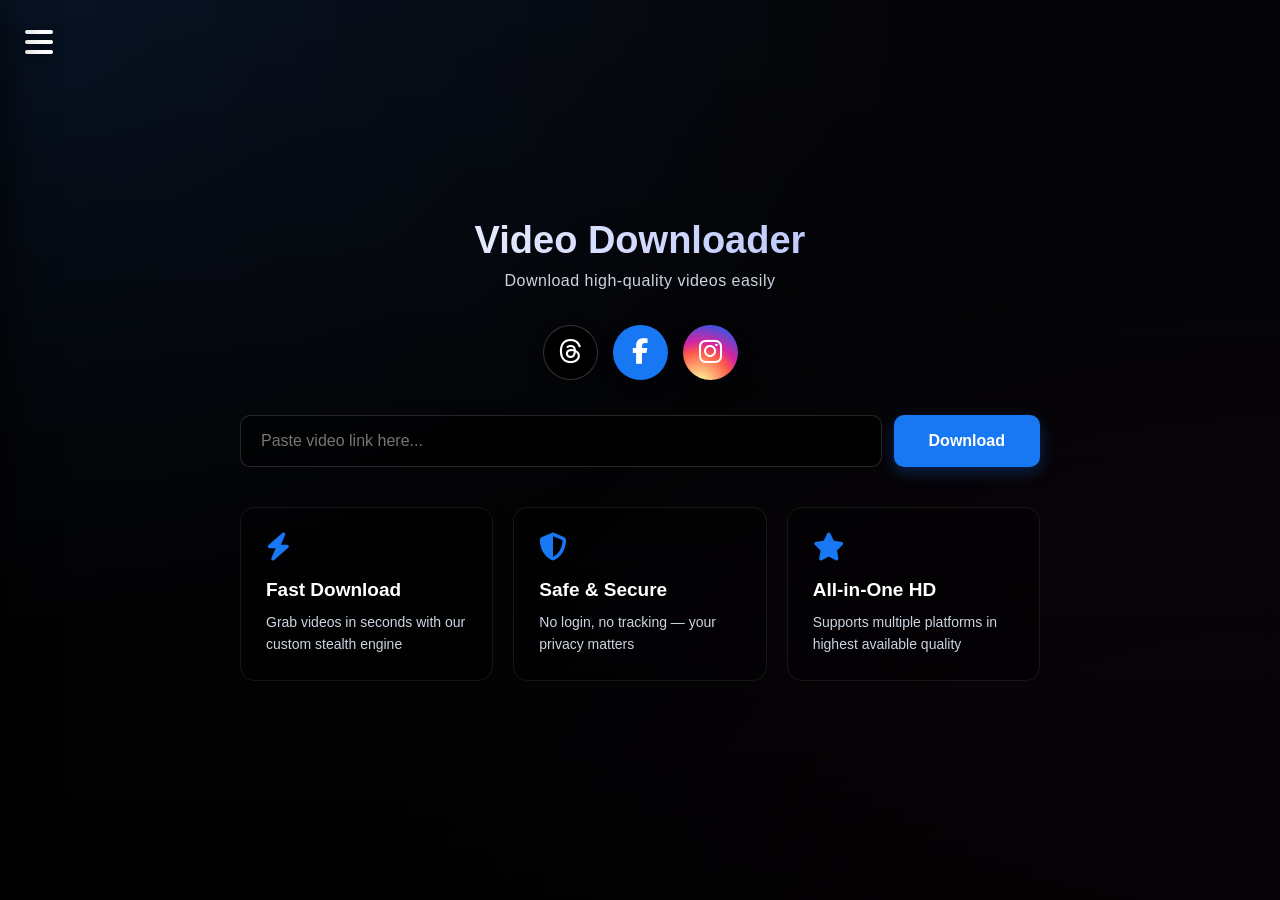
==== index.html @ 8f2413d4 "Update index.html" ====
<!DOCTYPE html>
<html lang="en">
<head>
    <meta charset="UTF-8">
    <meta name="viewport" content="width=device-width, initial-scale=1.0">
    <title>Video Downloader</title>

    <link rel="stylesheet" href="https://cdnjs.cloudflare.com/ajax/libs/font-awesome/6.5.2/css/all.min.css">
    <link rel="stylesheet" href="style.css">
</head>
<body>

<div class="menu-icon" id="menuIcon">
    <i class="fas fa-bars"></i>
</div>

<div class="sidebar" id="sidebar">
    <div class="close-btn" id="closeBtn">
        <i class="fas fa-times"></i>
    </div>
    <ul class="menu-links">
        <li>
            <a href="mailto:mehranrasool.sp24@gmail.com?subject=Inquiry about Video Downloader" data-key="contactBtn">
                <i class="fas fa-envelope"></i> Contact Me
            </a>
        </li>
        <li class="dropdown">
            <a href="#" id="langToggle">
                <i class="fas fa-globe"></i> <span data-key="langBtn">Language</span> <i class="fas fa-caret-down" style="margin-left: auto;"></i>
            </a>
            <ul class="dropdown-menu" id="langMenu">
                <li><a href="#" onclick="changeLanguage('en')">English</a></li>
                <li><a href="#" onclick="changeLanguage('ur')">Urdu (اردو)</a></li>
                <li><a href="#" onclick="changeLanguage('hi')">Hindi (हिन्दी)</a></li>
                <li><a href="#" onclick="changeLanguage('ar')">Arabic (العربية)</a></li>
                <li><a href="#" onclick="changeLanguage('fa')">Farsi (فارسی)</a></li>
                <li><a href="#" onclick="changeLanguage('zh')">Chinese (中文)</a></li>
                <li><a href="#" onclick="changeLanguage('ja')">Japanese (日本語)</a></li>
                <li><a href="#" onclick="changeLanguage('ko')">Korean (한국어)</a></li>
                <li><a href="#" onclick="changeLanguage('de')">German (Deutsch)</a></li>
                <li><a href="#" onclick="changeLanguage('it')">Italian (Italiano)</a></li>
                <li><a href="#" onclick="changeLanguage('ms')">Malay (Melayu)</a></li>
            </ul>
        </li>
        <li>
            <a href="#" id="extensionLink" data-key="extBtn">
                <i class="fas fa-puzzle-piece"></i> Extension <span style="font-size: 10px; background: red; padding: 2px 5px; border-radius: 5px; margin-left: 10px;">Soon</span>
            </a>
        </li>
    </ul>
</div>

<div class="main-wrapper">

    <h1 data-key="mainTitle">Video Downloader</h1>

    <p class="tagline" data-key="tagline">
    Download high-quality videos easily
    </p>

    <div class="platform-buttons">
        <div class="platform-btn threads">
            <i class="fa-brands fa-threads"></i>
        </div>
        <div class="platform-btn facebook">
            <i class="fab fa-facebook-f"></i>
        </div>
        <div class="platform-btn instagram">
            <i class="fab fa-instagram"></i>
        </div>
    </div>

    <div class="input-group">
        <input type="text" class="url-input" id="videoUrl" data-key="placeholder" placeholder="Paste video link here...">
        <button class="download-btn" id="downloadBtn" data-key="processBtn">Download</button>
    </div>

    <div id="resultCard" class="result-card" style="display: none;">
        
        <div class="result-info">
            <div class="preview-container">
                <video id="videoPreview" controls style="display:none;" preload="metadata"></video>
                <img id="imagePreview" src="" style="display:none;">
            </div>
            
            <div class="details-container">
                <h3 id="mediaTitle">Ready to Download!</h3>
                <p id="mediaFormat">Format: MP4 (Video) / MP3 (Audio)</p>
                <p style="font-size: 13px; color: #94a3b8; margin-top: 10px;">
                    <i class="fas fa-info-circle"></i> Aap is video ko yahan play kar sakte hain. Niche diye gaye buttons se download karein.
                </p>
            </div>
        </div>

        <div class="result-buttons">
            <a href="#" target="_blank" id="btnDownloadVideo" class="action-btn video-btn">
                <i class="fas fa-video"></i> Download Video
            </a>
            <a href="#" target="_blank" id="btnDownloadAudio" class="action-btn audio-btn">
                <i class="fas fa-music"></i> Download Audio
            </a>
        </div>
        
    </div>
    
    <div id="statusMessage" class="status-result"></div>

    <div class="features-container" style="margin-top: 40px;">
        <div class="feature-box">
            <i class="fas fa-bolt"></i>
            <h3 data-key="f1Title">Fast Download</h3>
            <p data-key="f1Desc">Grab videos in seconds with our custom stealth engine</p>
        </div>
        
        <div class="feature-box">
            <i class="fas fa-shield-alt"></i>
            <h3 data-key="f2Title">Safe & Secure</h3>
            <p data-key="f2Desc">No login, no tracking — your privacy matters</p>
        </div>
        
        <div class="feature-box">
            <i class="fas fa-star"></i>
            <h3 data-key="f3Title">All-in-One HD</h3>
            <p data-key="f3Desc">Supports multiple platforms in highest available quality</p>
        </div>
    </div>

</div>

<script src="script.js"></script>

</body>
</html>
---- style.css ----
* {
    margin: 0;
    padding: 0;
    box-sizing: border-box;
    font-family: 'Segoe UI', Tahoma, Geneva, Verdana, sans-serif;
}

body {
    background-color: #050508; 
    background-image: 
        linear-gradient(rgba(0, 0, 0, 0.0), rgba(0, 0, 0, 0.8)), 
        radial-gradient(at 0% 0%, rgba(24, 119, 242, 0.12) 0px, transparent 50%), 
        radial-gradient(at 100% 100%, rgba(214, 36, 159, 0.12) 0px, transparent 50%), 
        url('space-bg.jpg'); 
    
    background-size: cover;
    background-position: center;
    background-attachment: fixed;
    background-repeat: no-repeat;
    
    color: white;
    min-height: 100vh;
    display: flex;
    justify-content: center;
    align-items: center;
    padding: 20px;
    overflow-x: hidden;
}

.main-wrapper {
    text-align: center;
    max-width: 800px;
    width: 100%;
}

h1 {
    font-size: 38px;
    margin-bottom: 10px;
    background: linear-gradient(to right, #fff, #a5b4fc);
    -webkit-background-clip: text;
    -webkit-text-fill-color: transparent;
    font-weight: 800;
}

.tagline {
    color: #cbd5e1;
    margin-bottom: 35px;
    font-size: 16px;
    letter-spacing: 0.5px;
}

.platform-buttons {
    display: flex;
    justify-content: center;
    gap: 15px;
    margin-bottom: 35px;
}

.platform-btn {
    width: 55px;
    height: 55px;
    border-radius: 50%;
    display: flex;
    justify-content: center;
    align-items: center;
    font-size: 26px;
    cursor: pointer;
    transition: all 0.5s ease; 
    box-shadow: 0 5px 15px rgba(0,0,0,0.3);
}

.platform-btn:hover {
    transform: translateY(-8px) scale(1.1) rotate(360deg); 
    box-shadow: 0 10px 25px rgba(0,0,0,0.5);
}

.threads { background: black; color: white; border: 1px solid rgba(255,255,255,0.2); }
.facebook { background: #1877F2; color: white; }
.instagram { 
    background: radial-gradient(circle at 30% 107%, #fdf497 0%, #fdf497 5%, #fd5949 45%, #d6249f 60%, #285AEB 90%);
    color: white; 
}

.input-group {
    display: flex;
    gap: 12px;
    margin-bottom: 30px;
}

@media(max-width: 600px) {
    .input-group {
        flex-direction: column;
    }
}

.url-input {
    flex: 1;
    padding: 16px 20px;
    border-radius: 10px;
    border: 1px solid rgba(255,255,255,0.15);
    background: rgba(0,0,0,0.6);
    color: white;
    font-size: 16px;
    outline: none;
    transition: all 0.3s;
}

.url-input:focus {
    border-color: #1877F2;
    box-shadow: 0 0 15px rgba(24, 119, 242, 0.3);
}

.download-btn {
    padding: 16px 35px;
    border-radius: 10px;
    border: none;
    background: #1877F2;
    color: white;
    font-size: 16px;
    font-weight: bold;
    cursor: pointer;
    transition: background 0.3s, transform 0.2s;
    box-shadow: 0 5px 15px rgba(24, 119, 242, 0.3);
}

.download-btn:hover {
    background: #166fe5;
}

.download-btn:active {
    transform: scale(0.98);
}

/* ========================================= */
/* 🌟 RESULT CARD KA DESIGN 🌟 */
/* ========================================= */
.result-card {
    background: rgba(15, 15, 26, 0.8);
    border: 1px solid rgba(255,255,255,0.1);
    border-radius: 15px;
    padding: 20px;
    margin-top: 20px;
    box-shadow: 0 15px 35px rgba(0,0,0,0.5);
    backdrop-filter: blur(10px);
}

.result-info {
    display: flex;
    gap: 20px;
    align-items: center;
    margin-bottom: 20px;
    text-align: left;
}

@media(max-width: 600px) {
    .result-info {
        flex-direction: column;
        text-align: center;
    }
}

.preview-container {
    flex: 1;
    max-width: 300px;
    background: #000;
    border-radius: 10px;
    overflow: hidden;
    border: 2px solid rgba(255,255,255,0.05);
}

.preview-container video, 
.preview-container img {
    width: 100%;
    height: auto;
    display: block;
    max-height: 200px;
    object-fit: contain;
}

.details-container {
    flex: 1.5;
}

.details-container h3 {
    color: #fff;
    font-size: 20px;
    margin-bottom: 5px;
}

.details-container p {
    color: #4ade80;
    font-size: 15px;
    font-weight: bold;
}

.result-buttons {
    display: flex;
    gap: 15px;
    justify-content: center;
    flex-wrap: wrap;
    border-top: 1px solid rgba(255,255,255,0.1);
    padding-top: 20px;
}

.action-btn {
    padding: 12px 25px;
    border-radius: 8px;
    text-decoration: none;
    font-size: 16px;
    font-weight: bold;
    display: flex;
    align-items: center;
    gap: 10px;
    transition: all 0.3s;
}

.video-btn {
    background: #1877F2;
    color: white;
}

.video-btn:hover {
    background: #166fe5;
    box-shadow: 0 5px 15px rgba(24, 119, 242, 0.4);
}

.audio-btn {
    background: #10b981; 
    color: white;
}

.audio-btn:hover {
    background: #059669;
    box-shadow: 0 5px 15px rgba(16, 185, 129, 0.4);
}

.status-result {
    display: none; 
    margin-top: 15px; 
    font-size: 18px; 
    font-weight: bold;
    text-shadow: 0 2px 4px rgba(0,0,0,0.5);
}

/* Features Section */
.features-container {
    display: flex;
    justify-content: space-between;
    gap: 20px;
    text-align: left;
}

@media(max-width: 768px) {
    .features-container {
        flex-direction: column;
    }
}

.feature-box {
    flex: 1;
    background: rgba(0,0,0,0.4);
    padding: 25px;
    border-radius: 15px;
    border: 1px solid rgba(255,255,255,0.08);
    transition: transform 0.3s;
}

.feature-box:hover {
    transform: translateY(-3px);
    background: rgba(0,0,0,0.5);
}

.feature-box i {
    font-size: 28px;
    color: #1877F2;
    margin-bottom: 18px;
    display: inline-block;
}

.feature-box h3 {
    font-size: 19px;
    margin-bottom: 10px;
    color: white;
}

.feature-box p {
    font-size: 14px;
    color: #cbd5e1;
    line-height: 1.6;
}

/* Sidebar Menu */
.menu-icon { position: absolute; top: 25px; left: 25px; font-size: 32px; cursor: pointer; color: white; z-index: 1000; transition: all 0.3s ease; text-shadow: 0 2px 10px rgba(0,0,0,0.5); }
.menu-icon:hover { transform: scale(1.1); color: #1877F2; }
body[dir="rtl"] .menu-icon { left: auto; right: 25px; }
.sidebar { position: fixed; top: 0; left: -310px; width: 300px; height: 100vh; background: rgba(10, 10, 15, 0.9); backdrop-filter: blur(20px); -webkit-backdrop-filter: blur(20px); border-right: 1px solid rgba(255, 255, 255, 0.1); transition: left 0.4s ease-in-out, right 0.4s ease-in-out; z-index: 1001; padding-top: 90px; box-shadow: 15px 0 40px rgba(0,0,0,0.7); }
.sidebar.active { left: 0; }
body[dir="rtl"] .sidebar { left: auto; right: -310px; border-right: none; border-left: 1px solid rgba(255, 255, 255, 0.1); }
body[dir="rtl"] .sidebar.active { right: 0; }
.close-btn { position: absolute; top: 25px; right: 25px; font-size: 30px; cursor: pointer; color: white; transition: transform 0.3s ease; }
body[dir="rtl"] .close-btn { right: auto; left: 25px; }
.close-btn:hover { transform: rotate(90deg) scale(1.1); color: #ff4757; }
.menu-links { list-style: none; padding: 0; }
.menu-links > li { padding: 0; border-bottom: 1px solid rgba(255,255,255,0.05); }
.menu-links li a { color: rgba(255,255,255,0.9); text-decoration: none; font-size: 18px; display: flex; align-items: center; gap: 15px; padding: 18px 30px; transition: all 0.3s; font-weight: 500; }
.menu-links li a:hover { color: white; background: rgba(24, 119, 242, 0.1); }
.menu-links li a i { width: 25px; text-align: center; color: #1877F2; }
.dropdown-menu { list-style: none; padding: 0; background: rgba(0,0,0,0.3); display: none; border-top: 1px solid rgba(255,255,255,0.05); }
body[dir="rtl"] .dropdown-menu { padding: 0; }
.dropdown-menu.active { display: block; }
.dropdown-menu li { padding: 0; }
.dropdown-menu li a { font-size: 16px; color: rgba(255,255,255,0.7); padding: 12px 30px 12px 70px; }
body[dir="rtl"] .dropdown-menu li a { padding: 12px 70px 12px 30px; }
.dropdown-menu li a:hover { color: white; background: rgba(255,255,255,0.03); }
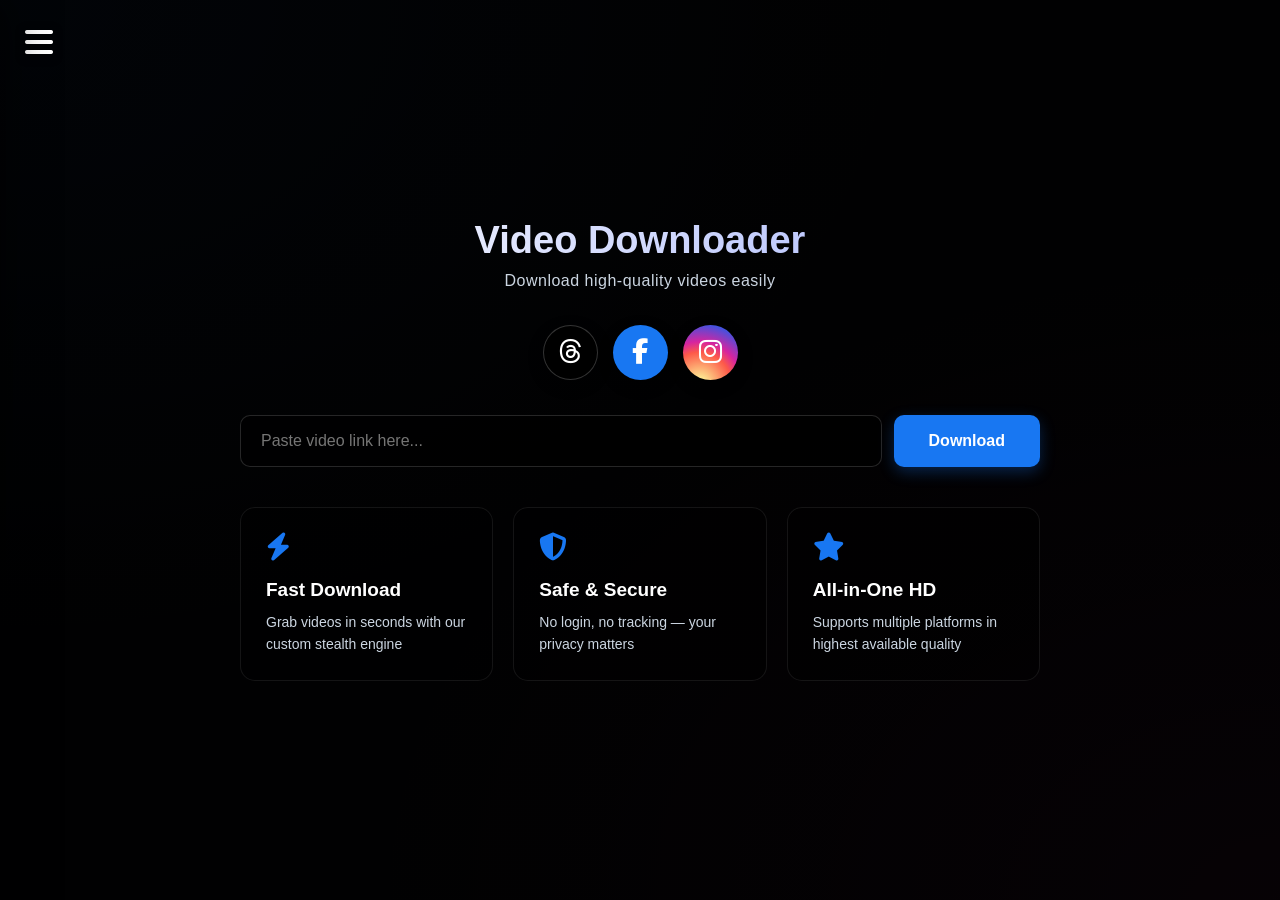
==== commit 0f8e36ab: "Update index.html" ====
--- a/index.html
+++ b/index.html
@@ -84,20 +84,20 @@
             </div>
             
             <div class="details-container">
-                <h3 id="mediaTitle">Ready to Download!</h3>
-                <p id="mediaFormat">Format: MP4 (Video) / MP3 (Audio)</p>
+                <h3 id="mediaTitle" data-key="readyTitle">Ready to Download!</h3>
+                <p id="mediaFormat">Format: MP4 / MP3</p>
                 <p style="font-size: 13px; color: #94a3b8; margin-top: 10px;">
-                    <i class="fas fa-info-circle"></i> Aap is video ko yahan play kar sakte hain. Niche diye gaye buttons se download karein.
+                    <i class="fas fa-info-circle"></i> <span data-key="infoText">You can play the video here. Use the buttons below to download.</span>
                 </p>
             </div>
         </div>
 
         <div class="result-buttons">
             <a href="#" target="_blank" id="btnDownloadVideo" class="action-btn video-btn">
-                <i class="fas fa-video"></i> Download Video
+                <i class="fas fa-video"></i> <span data-key="dlVideoBtn">Download Video</span>
             </a>
             <a href="#" target="_blank" id="btnDownloadAudio" class="action-btn audio-btn">
-                <i class="fas fa-music"></i> Download Audio
+                <i class="fas fa-music"></i> <span data-key="dlAudioBtn">Download Audio</span>
             </a>
         </div>
         
--- a/style.css
+++ b/style.css
@@ -8,7 +8,7 @@
 body {
     background-color: #050508; 
     background-image: 
-        linear-gradient(rgba(0, 0, 0, 0.0), rgba(0, 0, 0, 0.8)), 
+        linear-gradient(rgba(0, 0, 0, 0.8), rgba(0, 0, 0, 0.8)), 
         radial-gradient(at 0% 0%, rgba(24, 119, 242, 0.12) 0px, transparent 50%), 
         radial-gradient(at 100% 100%, rgba(214, 36, 159, 0.12) 0px, transparent 50%), 
         url('space-bg.jpg'); 
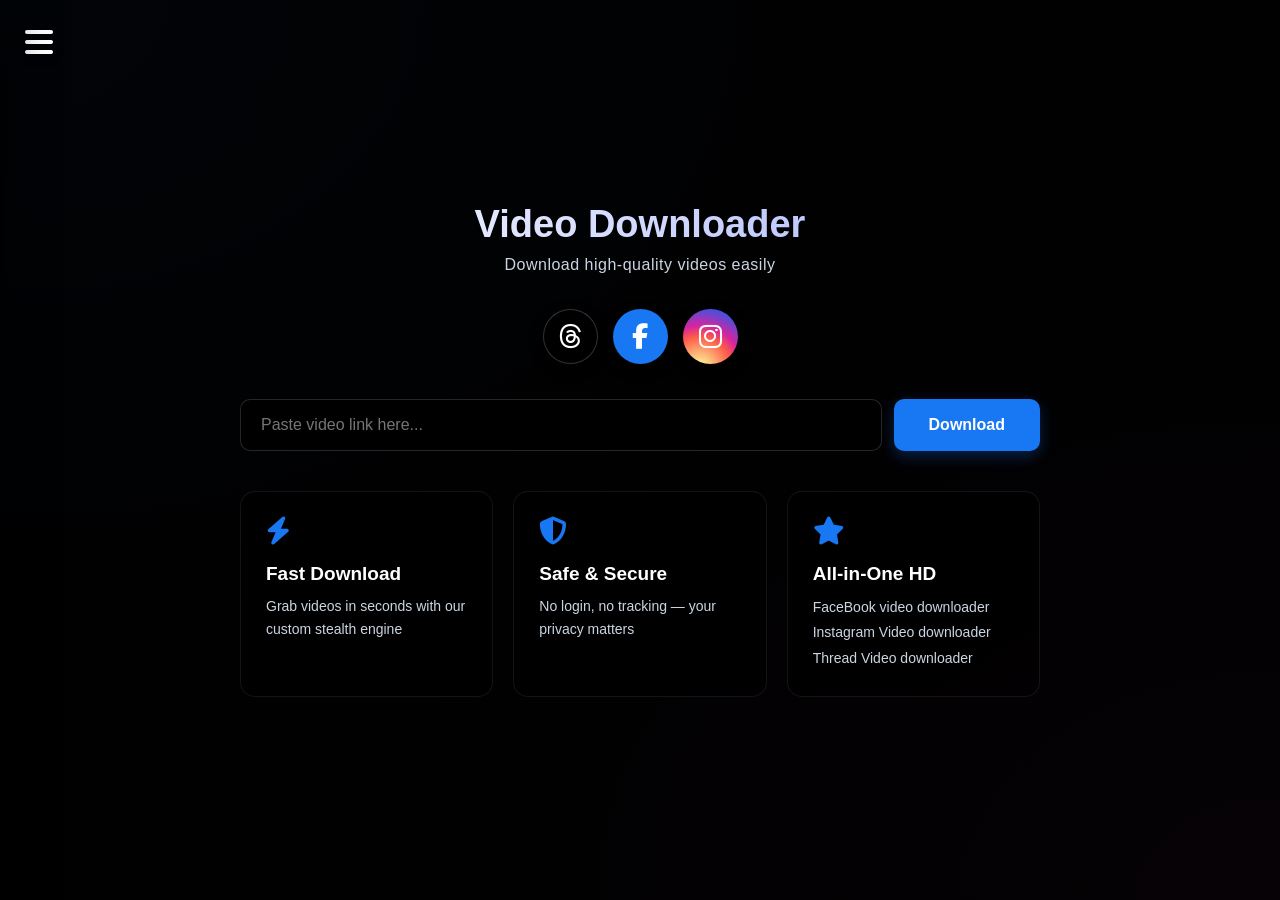
==== commit 44786543: "Update index.html" ====
--- a/index.html
+++ b/index.html
@@ -121,7 +121,11 @@
         <div class="feature-box">
             <i class="fas fa-star"></i>
             <h3 data-key="f3Title">All-in-One HD</h3>
-            <p data-key="f3Desc">Supports multiple platforms in highest available quality</p>
+            <p data-key="f3Desc" style="line-height: 1.8;">
+                FaceBook video downloader<br>
+                Instagram Video downloader<br>
+                Thread Video downloader
+            </p>
         </div>
     </div>
 
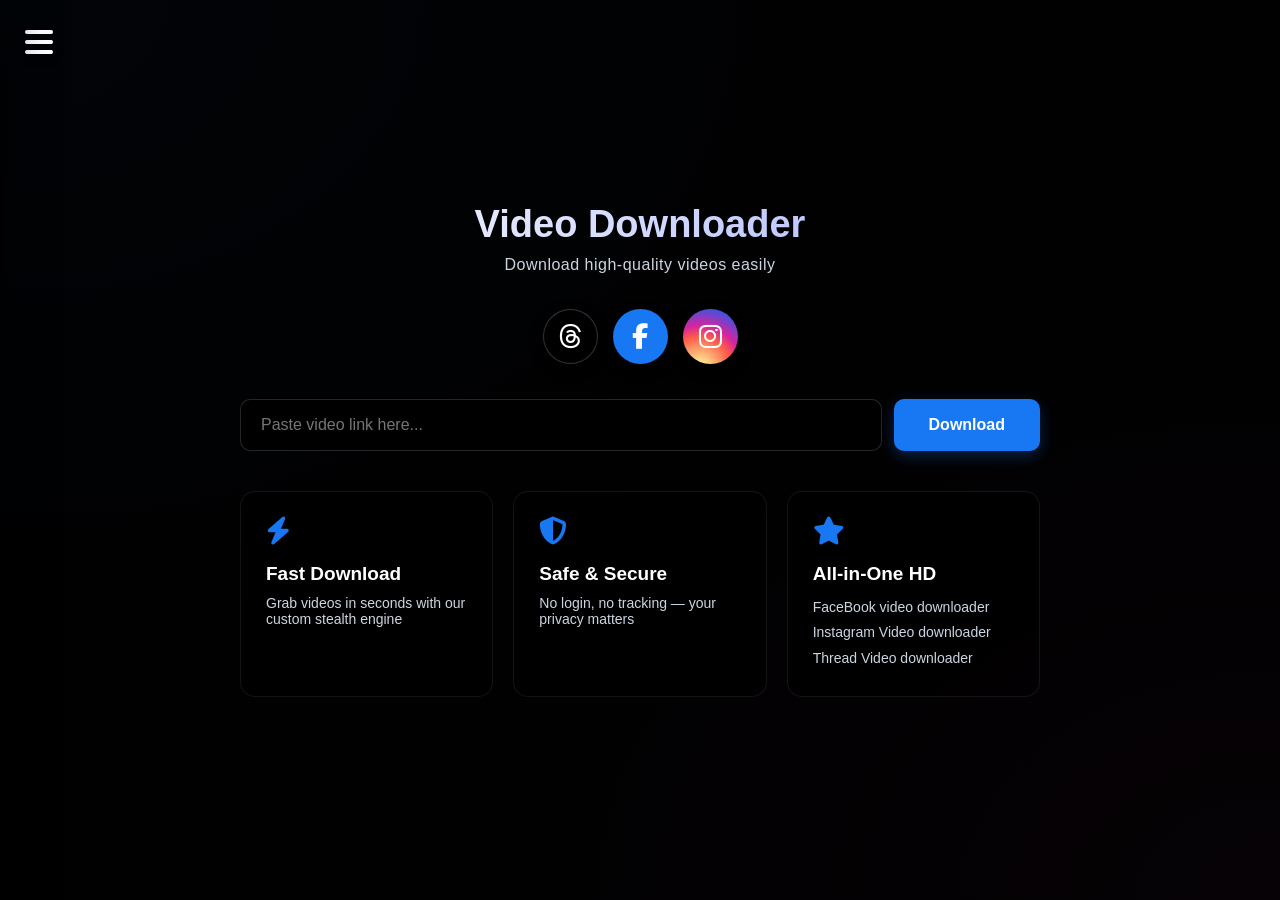
==== commit d7117082: "Update index.html" ====
--- a/index.html
+++ b/index.html
@@ -3,10 +3,43 @@
 <head>
     <meta charset="UTF-8">
     <meta name="viewport" content="width=device-width, initial-scale=1.0">
-    <title>Video Downloader</title>
+    
+    <title>Video Downloader 2026 - FB, Insta & Threads in HD</title>
+    <meta name="description" content="Download high-quality HD videos from Facebook, Instagram, and Threads for free. Fast, secure, and no login required.">
+    <meta name="keywords" content="Facebook video downloader, Instagram video saver, Download Threads video, FB Reels download 2026, Free HD video downloader, IGTV downloader">
+    <meta name="robots" content="index, follow">
+    <meta name="author" content="Mehran Rasool">
+
+    <link rel="icon" type="image/png" href="logo.png">
+
+    <meta property="og:title" content="All-in-One HD Video Downloader">
+    <meta property="og:description" content="Quickly download your favorite videos from FB, Insta, and Threads. 100% Free and Safe!">
+    <meta property="og:image" content="space-bg.webp">
+    <meta property="og:type" content="website">
 
     <link rel="stylesheet" href="https://cdnjs.cloudflare.com/ajax/libs/font-awesome/6.5.2/css/all.min.css">
     <link rel="stylesheet" href="style.css">
+
+    <script type="application/ld+json">
+    {
+      "@context": "https://schema.org",
+      "@type": "SoftwareApplication",
+      "name": "All-in-One Video Downloader",
+      "operatingSystem": "Web, Windows, Android, iOS",
+      "applicationCategory": "UtilitiesApplication",
+      "offers": {
+        "@type": "Offer",
+        "price": "0",
+        "priceCurrency": "USD"
+      },
+      "description": "A fast and secure web application to download HD videos from Facebook, Instagram, and Threads without any login.",
+      "aggregateRating": {
+        "@type": "AggregateRating",
+        "ratingValue": "4.9",
+        "ratingCount": "1542"
+      }
+    }
+    </script>
 </head>
 <body>
 
@@ -93,10 +126,10 @@
         </div>
 
         <div class="result-buttons">
-            <a href="#" target="_blank" id="btnDownloadVideo" class="action-btn video-btn">
+            <a href="#" id="btnDownloadVideo" class="action-btn video-btn">
                 <i class="fas fa-video"></i> <span data-key="dlVideoBtn">Download Video</span>
             </a>
-            <a href="#" target="_blank" id="btnDownloadAudio" class="action-btn audio-btn">
+            <a href="#" id="btnDownloadAudio" class="action-btn audio-btn">
                 <i class="fas fa-music"></i> <span data-key="dlAudioBtn">Download Audio</span>
             </a>
         </div>
--- a/style.css
+++ b/style.css
@@ -7,6 +7,7 @@
 
 body {
     background-color: #050508; 
+    
     background-image: 
         linear-gradient(rgba(0, 0, 0, 0.8), rgba(0, 0, 0, 0.8)), 
         radial-gradient(at 0% 0%, rgba(24, 119, 242, 0.12) 0px, transparent 50%), 
@@ -286,7 +287,6 @@
 .feature-box p {
     font-size: 14px;
     color: #cbd5e1;
-    line-height: 1.6;
 }
 
 /* Sidebar Menu */
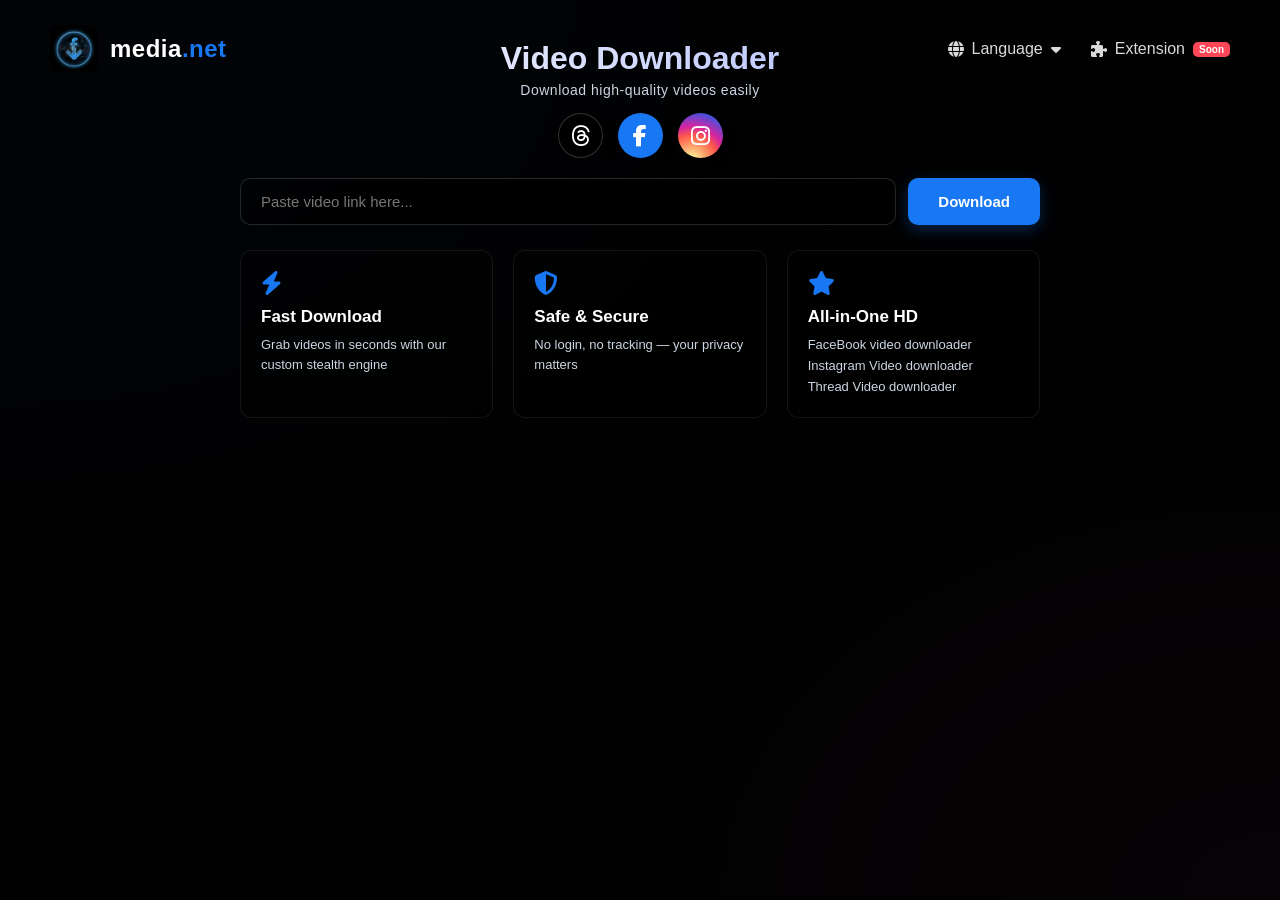
==== commit 037f7fee: "Update index.html" ====
--- a/index.html
+++ b/index.html
@@ -10,7 +10,7 @@
     <meta name="robots" content="index, follow">
     <meta name="author" content="Mehran Rasool">
 
-    <link rel="icon" type="image/png" href="logo.png">
+    <link rel="icon" type="image/webp" href="icon.webp">
 
     <meta property="og:title" content="All-in-One HD Video Downloader">
     <meta property="og:description" content="Quickly download your favorite videos from FB, Insta, and Threads. 100% Free and Safe!">
@@ -43,25 +43,18 @@
 </head>
 <body>
 
-<div class="menu-icon" id="menuIcon">
-    <i class="fas fa-bars"></i>
-</div>
-
-<div class="sidebar" id="sidebar">
-    <div class="close-btn" id="closeBtn">
-        <i class="fas fa-times"></i>
-    </div>
-    <ul class="menu-links">
-        <li>
-            <a href="mailto:mehranrasool.sp24@gmail.com?subject=Inquiry about Video Downloader" data-key="contactBtn">
-                <i class="fas fa-envelope"></i> Contact Me
-            </a>
-        </li>
+<nav class="top-nav desktop-nav">
+    <a href="#" class="nav-brand">
+        <img src="icon.webp" alt="Logo">
+        <span>media<span class="domain-ext">.net</span></span>
+    </a>
+
+    <ul class="nav-links">
         <li class="dropdown">
-            <a href="#" id="langToggle">
-                <i class="fas fa-globe"></i> <span data-key="langBtn">Language</span> <i class="fas fa-caret-down" style="margin-left: auto;"></i>
-            </a>
-            <ul class="dropdown-menu" id="langMenu">
+            <a href="#" id="desktopLangToggle">
+                <i class="fas fa-globe"></i> <span data-key="langBtn">Language</span> <i class="fas fa-caret-down"></i>
+            </a>
+            <ul class="dropdown-menu" id="desktopLangMenu">
                 <li><a href="#" onclick="changeLanguage('en')">English</a></li>
                 <li><a href="#" onclick="changeLanguage('ur')">Urdu (اردو)</a></li>
                 <li><a href="#" onclick="changeLanguage('hi')">Hindi (हिन्दी)</a></li>
@@ -76,8 +69,57 @@
             </ul>
         </li>
         <li>
-            <a href="#" id="extensionLink" data-key="extBtn">
-                <i class="fas fa-puzzle-piece"></i> Extension <span style="font-size: 10px; background: red; padding: 2px 5px; border-radius: 5px; margin-left: 10px;">Soon</span>
+            <a href="#">
+                <i class="fas fa-puzzle-piece"></i> 
+                <span>Extension</span> 
+                <span class="soon-badge">Soon</span>
+            </a>
+        </li>
+    </ul>
+</nav>
+
+<div class="mobile-top-bar mobile-nav">
+    <div class="menu-icon" id="menuIcon">
+        <i class="fas fa-bars"></i>
+    </div>
+    <a href="#" class="nav-brand">
+        <img src="icon.webp" alt="Logo">
+        <span>media<span class="domain-ext">.net</span></span>
+    </a>
+</div>
+
+<div class="sidebar mobile-nav" id="sidebar">
+    <div class="close-btn" id="closeBtn">
+        <i class="fas fa-times"></i>
+    </div>
+    
+    <ul class="menu-links" style="margin-top: 60px;">
+        <li>
+            <a href="mailto:mehranrasool.sp24@gmail.com?subject=Inquiry about Video Downloader" data-key="contactBtn">
+                <i class="fas fa-envelope"></i> Contact Me
+            </a>
+        </li>
+        <li class="dropdown">
+            <a href="#" id="mobileLangToggle">
+                <i class="fas fa-globe"></i> <span data-key="langBtn">Language</span> <i class="fas fa-caret-down" style="margin-left: auto;"></i>
+            </a>
+            <ul class="dropdown-menu-mobile" id="mobileLangMenu">
+                <li><a href="#" onclick="changeLanguage('en')">English</a></li>
+                <li><a href="#" onclick="changeLanguage('ur')">Urdu (اردو)</a></li>
+                <li><a href="#" onclick="changeLanguage('hi')">Hindi (हिन्दी)</a></li>
+                <li><a href="#" onclick="changeLanguage('ar')">Arabic (العربية)</a></li>
+                <li><a href="#" onclick="changeLanguage('fa')">Farsi (فارسی)</a></li>
+                <li><a href="#" onclick="changeLanguage('zh')">Chinese (中文)</a></li>
+                <li><a href="#" onclick="changeLanguage('ja')">Japanese (日本語)</a></li>
+                <li><a href="#" onclick="changeLanguage('ko')">Korean (한국어)</a></li>
+                <li><a href="#" onclick="changeLanguage('de')">German (Deutsch)</a></li>
+                <li><a href="#" onclick="changeLanguage('it')">Italian (Italiano)</a></li>
+                <li><a href="#" onclick="changeLanguage('ms')">Malay (Melayu)</a></li>
+            </ul>
+        </li>
+        <li>
+            <a href="#" data-key="extBtn">
+                <i class="fas fa-puzzle-piece"></i> Extension <span class="soon-badge" style="margin-left: 10px;">Soon</span>
             </a>
         </li>
     </ul>
@@ -138,7 +180,7 @@
     
     <div id="statusMessage" class="status-result"></div>
 
-    <div class="features-container" style="margin-top: 40px;">
+    <div class="features-container" style="margin-top: 25px;">
         <div class="feature-box">
             <i class="fas fa-bolt"></i>
             <h3 data-key="f1Title">Fast Download</h3>
@@ -154,7 +196,7 @@
         <div class="feature-box">
             <i class="fas fa-star"></i>
             <h3 data-key="f3Title">All-in-One HD</h3>
-            <p data-key="f3Desc" style="line-height: 1.8;">
+            <p data-key="f3Desc" style="line-height: 1.6;">
                 FaceBook video downloader<br>
                 Instagram Video downloader<br>
                 Thread Video downloader
--- a/style.css
+++ b/style.css
@@ -7,12 +7,11 @@
 
 body {
     background-color: #050508; 
-    
     background-image: 
         linear-gradient(rgba(0, 0, 0, 0.8), rgba(0, 0, 0, 0.8)), 
         radial-gradient(at 0% 0%, rgba(24, 119, 242, 0.12) 0px, transparent 50%), 
         radial-gradient(at 100% 100%, rgba(214, 36, 159, 0.12) 0px, transparent 50%), 
-        url('space-bg.jpg'); 
+        url('space-bg.webp'); 
     
     background-size: cover;
     background-position: center;
@@ -23,20 +22,273 @@
     min-height: 100vh;
     display: flex;
     justify-content: center;
-    align-items: center;
+    align-items: flex-start; 
     padding: 20px;
     overflow-x: hidden;
 }
 
+/* ========================================= */
+/* 🌟 COMMON NAVBAR STYLES 🌟 */
+/* ========================================= */
+.nav-brand {
+    display: flex;
+    align-items: center;
+    gap: 12px;
+    text-decoration: none;
+    color: white;
+    font-size: 24px;
+    font-weight: bold;
+    letter-spacing: 0.5px;
+}
+
+.nav-brand img {
+    width: 48px;
+    height: 48px;
+    border-radius: 8px;
+    object-fit: cover;
+}
+
+.domain-ext {
+    color: #1877F2;
+    font-weight: 600;
+}
+
+.soon-badge {
+    font-size: 10px;
+    background: #ff4757;
+    color: white;
+    padding: 2px 6px;
+    border-radius: 5px;
+    font-weight: bold;
+}
+
+/* ========================================= */
+/* 🌟 DESKTOP TOP NAVIGATION BAR 🌟 */
+/* ========================================= */
+.desktop-nav {
+    position: absolute;
+    top: 0;
+    left: 0;
+    width: 100%;
+    padding: 25px 50px;
+    display: flex;
+    justify-content: space-between;
+    align-items: center;
+    background: transparent;
+    z-index: 1000;
+    pointer-events: none; 
+}
+
+.desktop-nav .nav-brand, 
+.desktop-nav .nav-links {
+    pointer-events: auto; 
+}
+
+.nav-links {
+    display: flex;
+    align-items: center;
+    gap: 30px;
+    list-style: none;
+}
+
+.nav-links li a {
+    color: rgba(255, 255, 255, 0.85);
+    text-decoration: none;
+    font-size: 16px;
+    font-weight: 500;
+    display: flex;
+    align-items: center;
+    gap: 8px;
+    transition: color 0.3s;
+}
+
+.nav-links li a:hover {
+    color: #1877F2;
+}
+
+/* Desktop Dropdown */
+.dropdown {
+    position: relative;
+}
+
+.dropdown-menu {
+    position: absolute;
+    top: 150%; 
+    right: 0;
+    background: rgba(15, 15, 26, 0.95);
+    backdrop-filter: blur(10px);
+    border: 1px solid rgba(255,255,255,0.1);
+    border-radius: 12px;
+    min-width: 160px;
+    padding: 10px 0;
+    list-style: none;
+    display: none; 
+    flex-direction: column;
+    box-shadow: 0 10px 30px rgba(0,0,0,0.5);
+}
+
+.dropdown-menu.active {
+    display: flex;
+}
+
+.dropdown-menu li a {
+    padding: 12px 20px;
+    font-size: 15px;
+    color: rgba(255,255,255,0.7);
+    transition: all 0.3s;
+}
+
+.dropdown-menu li a:hover {
+    background: rgba(24, 119, 242, 0.1);
+    color: white;
+    padding-left: 25px; 
+}
+
+/* ========================================= */
+/* 🌟 MOBILE & TABLET NAV (TOP BAR & SIDEBAR) 🌟 */
+/* ========================================= */
+
+.mobile-top-bar {
+    position: absolute;
+    top: 0;
+    left: 0;
+    width: 100%;
+    padding: 20px 25px;
+    display: flex;
+    justify-content: space-between;
+    align-items: center;
+    z-index: 1000;
+}
+
+.mobile-top-bar .menu-icon {
+    font-size: 30px;
+    cursor: pointer;
+    color: white;
+    transition: color 0.3s ease;
+}
+
+.mobile-top-bar .menu-icon:hover {
+    color: #1877F2;
+}
+
+.mobile-top-bar .nav-brand span {
+    font-size: 20px;
+}
+
+.mobile-top-bar .nav-brand img {
+    width: 40px;
+    height: 40px;
+}
+
+.sidebar {
+    position: fixed;
+    top: 0;
+    left: -310px; 
+    width: 300px;
+    height: 100vh;
+    background: rgba(10, 10, 15, 0.98);
+    backdrop-filter: blur(20px);
+    border-right: 1px solid rgba(255, 255, 255, 0.1);
+    transition: left 0.4s ease-in-out, right 0.4s ease-in-out;
+    z-index: 1001;
+    padding-top: 20px;
+    box-shadow: 15px 0 40px rgba(0,0,0,0.7);
+}
+
+.sidebar.active {
+    left: 0;
+}
+
+body[dir="rtl"] .sidebar {
+    left: auto;
+    right: -310px;
+    border-right: none;
+    border-left: 1px solid rgba(255, 255, 255, 0.1);
+}
+
+body[dir="rtl"] .sidebar.active {
+    right: 0;
+}
+
+.close-btn {
+    position: absolute;
+    top: 25px;
+    right: 25px;
+    font-size: 30px;
+    cursor: pointer;
+    color: white;
+}
+
+body[dir="rtl"] .close-btn {
+    right: auto;
+    left: 25px;
+}
+
+.menu-links {
+    list-style: none;
+    padding: 0;
+}
+
+.menu-links > li {
+    padding: 0;
+    border-bottom: 1px solid rgba(255,255,255,0.05);
+}
+
+.menu-links li a {
+    color: rgba(255,255,255,0.9);
+    text-decoration: none;
+    font-size: 18px;
+    display: flex;
+    align-items: center;
+    gap: 15px;
+    padding: 18px 30px;
+    font-weight: 500;
+}
+
+.menu-links li a i {
+    width: 25px;
+    text-align: center;
+    color: #1877F2;
+}
+
+.dropdown-menu-mobile {
+    list-style: none;
+    padding: 0;
+    background: rgba(0,0,0,0.3);
+    display: none; 
+}
+
+.dropdown-menu-mobile.active {
+    display: block;
+}
+
+.dropdown-menu-mobile li a {
+    font-size: 16px;
+    color: rgba(255,255,255,0.7);
+    padding: 12px 30px 12px 70px;
+}
+
+body[dir="rtl"] .dropdown-menu-mobile li a {
+    padding: 12px 70px 12px 30px;
+}
+
+
+/* ========================================= */
+/* MAIN CONTENT STYLES (COMPACT TOP DESIGN) */
+/* ========================================= */
 .main-wrapper {
     text-align: center;
     max-width: 800px;
     width: 100%;
+    margin-top: 20px; 
+    margin-bottom: 40px; 
+    z-index: 10;
+    position: relative;
 }
 
 h1 {
-    font-size: 38px;
-    margin-bottom: 10px;
+    font-size: 32px; 
+    margin-bottom: 5px;
     background: linear-gradient(to right, #fff, #a5b4fc);
     -webkit-background-clip: text;
     -webkit-text-fill-color: transparent;
@@ -45,8 +297,8 @@
 
 .tagline {
     color: #cbd5e1;
-    margin-bottom: 35px;
-    font-size: 16px;
+    margin-bottom: 15px;
+    font-size: 14px; 
     letter-spacing: 0.5px;
 }
 
@@ -54,17 +306,17 @@
     display: flex;
     justify-content: center;
     gap: 15px;
-    margin-bottom: 35px;
+    margin-bottom: 20px;
 }
 
 .platform-btn {
-    width: 55px;
-    height: 55px;
+    width: 45px;
+    height: 45px;
     border-radius: 50%;
     display: flex;
     justify-content: center;
     align-items: center;
-    font-size: 26px;
+    font-size: 22px;
     cursor: pointer;
     transition: all 0.5s ease; 
     box-shadow: 0 5px 15px rgba(0,0,0,0.3);
@@ -85,23 +337,17 @@
 .input-group {
     display: flex;
     gap: 12px;
-    margin-bottom: 30px;
-}
-
-@media(max-width: 600px) {
-    .input-group {
-        flex-direction: column;
-    }
+    margin-bottom: 20px;
 }
 
 .url-input {
     flex: 1;
-    padding: 16px 20px;
+    padding: 14px 20px; 
     border-radius: 10px;
     border: 1px solid rgba(255,255,255,0.15);
     background: rgba(0,0,0,0.6);
     color: white;
-    font-size: 16px;
+    font-size: 15px;
     outline: none;
     transition: all 0.3s;
 }
@@ -112,12 +358,12 @@
 }
 
 .download-btn {
-    padding: 16px 35px;
+    padding: 14px 30px;
     border-radius: 10px;
     border: none;
     background: #1877F2;
     color: white;
-    font-size: 16px;
+    font-size: 15px;
     font-weight: bold;
     cursor: pointer;
     transition: background 0.3s, transform 0.2s;
@@ -132,9 +378,7 @@
     transform: scale(0.98);
 }
 
-/* ========================================= */
-/* 🌟 RESULT CARD KA DESIGN 🌟 */
-/* ========================================= */
+/* RESULT CARD */
 .result-card {
     background: rgba(15, 15, 26, 0.8);
     border: 1px solid rgba(255,255,255,0.1);
@@ -153,13 +397,6 @@
     text-align: left;
 }
 
-@media(max-width: 600px) {
-    .result-info {
-        flex-direction: column;
-        text-align: center;
-    }
-}
-
 .preview-container {
     flex: 1;
     max-width: 300px;
@@ -220,19 +457,9 @@
     color: white;
 }
 
-.video-btn:hover {
-    background: #166fe5;
-    box-shadow: 0 5px 15px rgba(24, 119, 242, 0.4);
-}
-
 .audio-btn {
     background: #10b981; 
     color: white;
-}
-
-.audio-btn:hover {
-    background: #059669;
-    box-shadow: 0 5px 15px rgba(16, 185, 129, 0.4);
 }
 
 .status-result {
@@ -243,7 +470,7 @@
     text-shadow: 0 2px 4px rgba(0,0,0,0.5);
 }
 
-/* Features Section */
+/* Compact Feature Boxes */
 .features-container {
     display: flex;
     justify-content: space-between;
@@ -251,64 +478,68 @@
     text-align: left;
 }
 
-@media(max-width: 768px) {
-    .features-container {
-        flex-direction: column;
-    }
-}
-
 .feature-box {
     flex: 1;
     background: rgba(0,0,0,0.4);
-    padding: 25px;
-    border-radius: 15px;
+    padding: 20px; 
+    border-radius: 12px;
     border: 1px solid rgba(255,255,255,0.08);
     transition: transform 0.3s;
 }
 
-.feature-box:hover {
-    transform: translateY(-3px);
-    background: rgba(0,0,0,0.5);
-}
-
 .feature-box i {
-    font-size: 28px;
+    font-size: 24px;
     color: #1877F2;
-    margin-bottom: 18px;
+    margin-bottom: 12px;
     display: inline-block;
 }
 
 .feature-box h3 {
-    font-size: 19px;
-    margin-bottom: 10px;
+    font-size: 17px;
+    margin-bottom: 8px;
     color: white;
 }
 
 .feature-box p {
-    font-size: 14px;
+    font-size: 13px;
     color: #cbd5e1;
-}
-
-/* Sidebar Menu */
-.menu-icon { position: absolute; top: 25px; left: 25px; font-size: 32px; cursor: pointer; color: white; z-index: 1000; transition: all 0.3s ease; text-shadow: 0 2px 10px rgba(0,0,0,0.5); }
-.menu-icon:hover { transform: scale(1.1); color: #1877F2; }
-body[dir="rtl"] .menu-icon { left: auto; right: 25px; }
-.sidebar { position: fixed; top: 0; left: -310px; width: 300px; height: 100vh; background: rgba(10, 10, 15, 0.9); backdrop-filter: blur(20px); -webkit-backdrop-filter: blur(20px); border-right: 1px solid rgba(255, 255, 255, 0.1); transition: left 0.4s ease-in-out, right 0.4s ease-in-out; z-index: 1001; padding-top: 90px; box-shadow: 15px 0 40px rgba(0,0,0,0.7); }
-.sidebar.active { left: 0; }
-body[dir="rtl"] .sidebar { left: auto; right: -310px; border-right: none; border-left: 1px solid rgba(255, 255, 255, 0.1); }
-body[dir="rtl"] .sidebar.active { right: 0; }
-.close-btn { position: absolute; top: 25px; right: 25px; font-size: 30px; cursor: pointer; color: white; transition: transform 0.3s ease; }
-body[dir="rtl"] .close-btn { right: auto; left: 25px; }
-.close-btn:hover { transform: rotate(90deg) scale(1.1); color: #ff4757; }
-.menu-links { list-style: none; padding: 0; }
-.menu-links > li { padding: 0; border-bottom: 1px solid rgba(255,255,255,0.05); }
-.menu-links li a { color: rgba(255,255,255,0.9); text-decoration: none; font-size: 18px; display: flex; align-items: center; gap: 15px; padding: 18px 30px; transition: all 0.3s; font-weight: 500; }
-.menu-links li a:hover { color: white; background: rgba(24, 119, 242, 0.1); }
-.menu-links li a i { width: 25px; text-align: center; color: #1877F2; }
-.dropdown-menu { list-style: none; padding: 0; background: rgba(0,0,0,0.3); display: none; border-top: 1px solid rgba(255,255,255,0.05); }
-body[dir="rtl"] .dropdown-menu { padding: 0; }
-.dropdown-menu.active { display: block; }
-.dropdown-menu li { padding: 0; }
-.dropdown-menu li a { font-size: 16px; color: rgba(255,255,255,0.7); padding: 12px 30px 12px 70px; }
-body[dir="rtl"] .dropdown-menu li a { padding: 12px 70px 12px 30px; }
-.dropdown-menu li a:hover { color: white; background: rgba(255,255,255,0.03); }
+    line-height: 1.5;
+}
+
+/* ========================================= */
+/* 🌟 ROCK SOLID MEDIA QUERIES (TABLET & MOBILE) 🌟 */
+/* ========================================= */
+
+/* Desktop Display (Laptops & Large PCs > 1024px) */
+@media (min-width: 1025px) {
+    .mobile-nav {
+        display: none !important;
+    }
+}
+
+/* Mobile & Tablet Display (iPads, Android Tabs, Phones <= 1024px) */
+@media (max-width: 1024px) {
+    .desktop-nav {
+        display: none !important;
+    }
+    .mobile-nav {
+        display: flex !important; 
+    }
+    .sidebar {
+        display: block !important; 
+    }
+    
+    .input-group {
+        flex-direction: column;
+    }
+    .result-info {
+        flex-direction: column;
+        text-align: center;
+    }
+    .features-container {
+        flex-direction: column;
+    }
+    .main-wrapper {
+        margin-top: 90px; 
+    }
+}
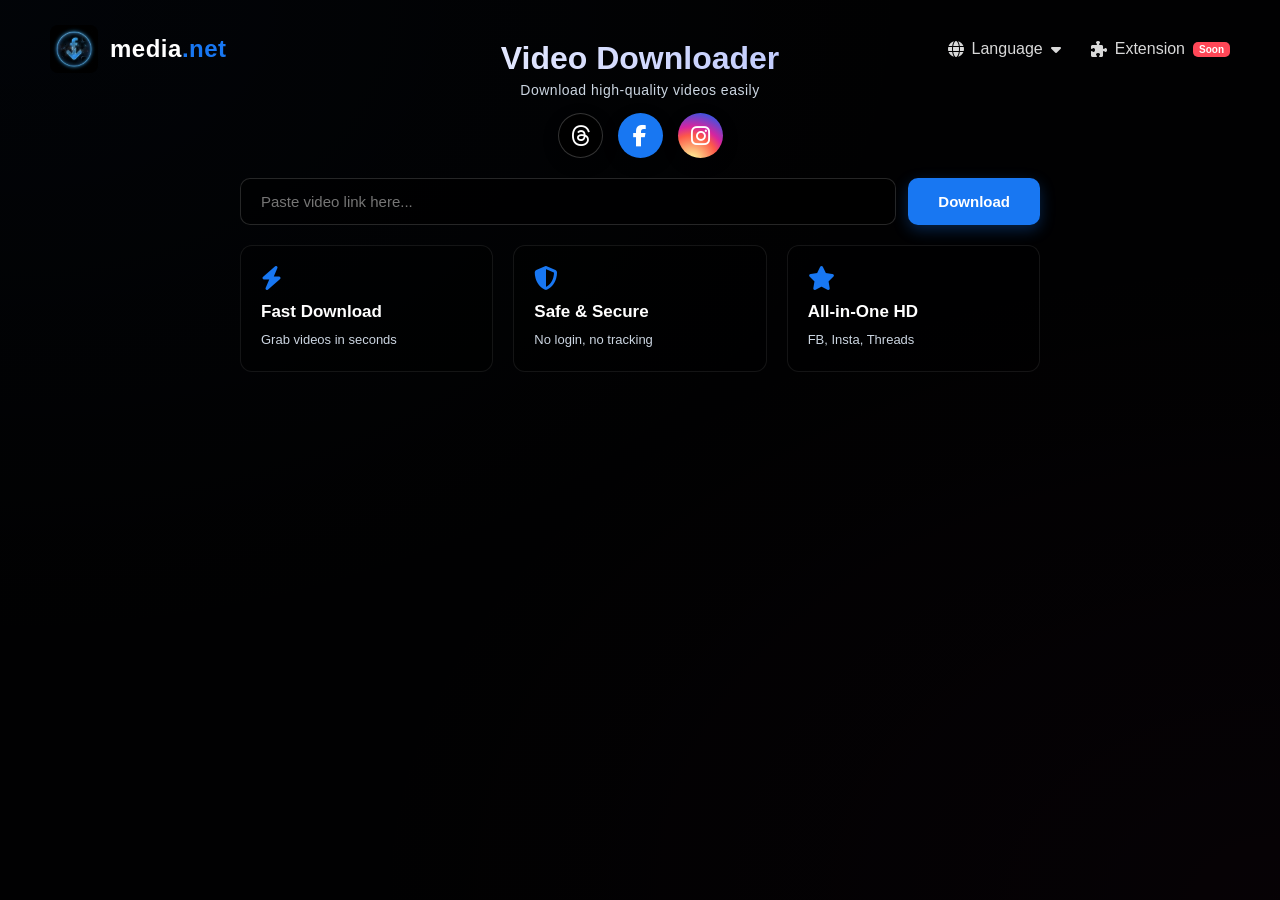
==== commit f53cdf2f: "Update index.html" ====
--- a/index.html
+++ b/index.html
@@ -3,43 +3,11 @@
 <head>
     <meta charset="UTF-8">
     <meta name="viewport" content="width=device-width, initial-scale=1.0">
-    
     <title>Video Downloader 2026 - FB, Insta & Threads in HD</title>
     <meta name="description" content="Download high-quality HD videos from Facebook, Instagram, and Threads for free. Fast, secure, and no login required.">
-    <meta name="keywords" content="Facebook video downloader, Instagram video saver, Download Threads video, FB Reels download 2026, Free HD video downloader, IGTV downloader">
-    <meta name="robots" content="index, follow">
-    <meta name="author" content="Mehran Rasool">
-
     <link rel="icon" type="image/webp" href="icon.webp">
-
-    <meta property="og:title" content="All-in-One HD Video Downloader">
-    <meta property="og:description" content="Quickly download your favorite videos from FB, Insta, and Threads. 100% Free and Safe!">
-    <meta property="og:image" content="space-bg.webp">
-    <meta property="og:type" content="website">
-
     <link rel="stylesheet" href="https://cdnjs.cloudflare.com/ajax/libs/font-awesome/6.5.2/css/all.min.css">
     <link rel="stylesheet" href="style.css">
-
-    <script type="application/ld+json">
-    {
-      "@context": "https://schema.org",
-      "@type": "SoftwareApplication",
-      "name": "All-in-One Video Downloader",
-      "operatingSystem": "Web, Windows, Android, iOS",
-      "applicationCategory": "UtilitiesApplication",
-      "offers": {
-        "@type": "Offer",
-        "price": "0",
-        "priceCurrency": "USD"
-      },
-      "description": "A fast and secure web application to download HD videos from Facebook, Instagram, and Threads without any login.",
-      "aggregateRating": {
-        "@type": "AggregateRating",
-        "ratingValue": "4.9",
-        "ratingCount": "1542"
-      }
-    }
-    </script>
 </head>
 <body>
 
@@ -48,7 +16,6 @@
         <img src="icon.webp" alt="Logo">
         <span>media<span class="domain-ext">.net</span></span>
     </a>
-
     <ul class="nav-links">
         <li class="dropdown">
             <a href="#" id="desktopLangToggle">
@@ -58,91 +25,41 @@
                 <li><a href="#" onclick="changeLanguage('en')">English</a></li>
                 <li><a href="#" onclick="changeLanguage('ur')">Urdu (اردو)</a></li>
                 <li><a href="#" onclick="changeLanguage('hi')">Hindi (हिन्दी)</a></li>
-                <li><a href="#" onclick="changeLanguage('ar')">Arabic (العربية)</a></li>
-                <li><a href="#" onclick="changeLanguage('fa')">Farsi (فارسی)</a></li>
-                <li><a href="#" onclick="changeLanguage('zh')">Chinese (中文)</a></li>
-                <li><a href="#" onclick="changeLanguage('ja')">Japanese (日本語)</a></li>
-                <li><a href="#" onclick="changeLanguage('ko')">Korean (한국어)</a></li>
-                <li><a href="#" onclick="changeLanguage('de')">German (Deutsch)</a></li>
-                <li><a href="#" onclick="changeLanguage('it')">Italian (Italiano)</a></li>
-                <li><a href="#" onclick="changeLanguage('ms')">Malay (Melayu)</a></li>
             </ul>
         </li>
-        <li>
-            <a href="#">
-                <i class="fas fa-puzzle-piece"></i> 
-                <span>Extension</span> 
-                <span class="soon-badge">Soon</span>
-            </a>
-        </li>
+        <li><a href="#"><i class="fas fa-puzzle-piece"></i> <span>Extension</span> <span class="soon-badge">Soon</span></a></li>
     </ul>
 </nav>
 
 <div class="mobile-top-bar mobile-nav">
-    <div class="menu-icon" id="menuIcon">
-        <i class="fas fa-bars"></i>
-    </div>
-    <a href="#" class="nav-brand">
-        <img src="icon.webp" alt="Logo">
-        <span>media<span class="domain-ext">.net</span></span>
-    </a>
+    <div class="menu-icon" id="menuIcon"><i class="fas fa-bars"></i></div>
+    <a href="#" class="nav-brand"><img src="icon.webp" alt="Logo"><span>media<span class="domain-ext">.net</span></span></a>
 </div>
 
 <div class="sidebar mobile-nav" id="sidebar">
-    <div class="close-btn" id="closeBtn">
-        <i class="fas fa-times"></i>
-    </div>
-    
+    <div class="close-btn" id="closeBtn"><i class="fas fa-times"></i></div>
     <ul class="menu-links" style="margin-top: 60px;">
-        <li>
-            <a href="mailto:mehranrasool.sp24@gmail.com?subject=Inquiry about Video Downloader" data-key="contactBtn">
-                <i class="fas fa-envelope"></i> Contact Me
-            </a>
-        </li>
+        <li><a href="#" data-key="contactBtn"><i class="fas fa-envelope"></i> Contact Me</a></li>
         <li class="dropdown">
-            <a href="#" id="mobileLangToggle">
-                <i class="fas fa-globe"></i> <span data-key="langBtn">Language</span> <i class="fas fa-caret-down" style="margin-left: auto;"></i>
-            </a>
+            <a href="#" id="mobileLangToggle"><i class="fas fa-globe"></i> <span data-key="langBtn">Language</span> <i class="fas fa-caret-down" style="margin-left:auto;"></i></a>
             <ul class="dropdown-menu-mobile" id="mobileLangMenu">
                 <li><a href="#" onclick="changeLanguage('en')">English</a></li>
                 <li><a href="#" onclick="changeLanguage('ur')">Urdu (اردو)</a></li>
                 <li><a href="#" onclick="changeLanguage('hi')">Hindi (हिन्दी)</a></li>
-                <li><a href="#" onclick="changeLanguage('ar')">Arabic (العربية)</a></li>
-                <li><a href="#" onclick="changeLanguage('fa')">Farsi (فارسی)</a></li>
-                <li><a href="#" onclick="changeLanguage('zh')">Chinese (中文)</a></li>
-                <li><a href="#" onclick="changeLanguage('ja')">Japanese (日本語)</a></li>
-                <li><a href="#" onclick="changeLanguage('ko')">Korean (한국어)</a></li>
-                <li><a href="#" onclick="changeLanguage('de')">German (Deutsch)</a></li>
-                <li><a href="#" onclick="changeLanguage('it')">Italian (Italiano)</a></li>
-                <li><a href="#" onclick="changeLanguage('ms')">Malay (Melayu)</a></li>
             </ul>
         </li>
-        <li>
-            <a href="#" data-key="extBtn">
-                <i class="fas fa-puzzle-piece"></i> Extension <span class="soon-badge" style="margin-left: 10px;">Soon</span>
-            </a>
-        </li>
+        <li><a href="#" data-key="extBtn"><i class="fas fa-puzzle-piece"></i> Extension <span class="soon-badge" style="margin-left: 10px;">Soon</span></a></li>
     </ul>
 </div>
 
 <div class="main-wrapper">
-
     <h1 data-key="mainTitle">Video Downloader</h1>
-
-    <p class="tagline" data-key="tagline">
-    Download high-quality videos easily
-    </p>
+    <p class="tagline" data-key="tagline">Download high-quality videos easily</p>
 
     <div class="platform-buttons">
-        <div class="platform-btn threads">
-            <i class="fa-brands fa-threads"></i>
-        </div>
-        <div class="platform-btn facebook">
-            <i class="fab fa-facebook-f"></i>
-        </div>
-        <div class="platform-btn instagram">
-            <i class="fab fa-instagram"></i>
-        </div>
+        <div class="platform-btn threads"><i class="fa-brands fa-threads"></i></div>
+        <div class="platform-btn facebook"><i class="fab fa-facebook-f"></i></div>
+        <div class="platform-btn instagram"><i class="fab fa-instagram"></i></div>
     </div>
 
     <div class="input-group">
@@ -151,62 +68,41 @@
     </div>
 
     <div id="resultCard" class="result-card" style="display: none;">
-        
         <div class="result-info">
             <div class="preview-container">
                 <video id="videoPreview" controls style="display:none;" preload="metadata"></video>
                 <img id="imagePreview" src="" style="display:none;">
             </div>
-            
             <div class="details-container">
                 <h3 id="mediaTitle" data-key="readyTitle">Ready to Download!</h3>
-                <p id="mediaFormat">Format: MP4 / MP3</p>
-                <p style="font-size: 13px; color: #94a3b8; margin-top: 10px;">
-                    <i class="fas fa-info-circle"></i> <span data-key="infoText">You can play the video here. Use the buttons below to download.</span>
-                </p>
+                <p style="font-size: 13px; color: #94a3b8; margin-top: 10px;"><i class="fas fa-info-circle"></i> <span data-key="infoText">Select your preferred quality below.</span></p>
             </div>
         </div>
 
         <div class="result-buttons">
-            <a href="#" id="btnDownloadVideo" class="action-btn video-btn">
-                <i class="fas fa-video"></i> <span data-key="dlVideoBtn">Download Video</span>
+            <a href="#" id="btnVidHigh" class="action-btn video-btn">
+                <i class="fas fa-video"></i> <span data-key="dlVidHigh">Video (HD)</span>
             </a>
-            <a href="#" id="btnDownloadAudio" class="action-btn audio-btn">
-                <i class="fas fa-music"></i> <span data-key="dlAudioBtn">Download Audio</span>
+            <a href="#" id="btnVidNorm" class="action-btn video-btn-outline">
+                <i class="fas fa-download"></i> <span data-key="dlVidNorm">Video (Normal)</span>
+            </a>
+            <a href="#" id="btnAudHigh" class="action-btn audio-btn">
+                <i class="fas fa-music"></i> <span data-key="dlAudHigh">Audio (HQ)</span>
+            </a>
+            <a href="#" id="btnAudNorm" class="action-btn audio-btn-outline">
+                <i class="fas fa-headphones"></i> <span data-key="dlAudNorm">Audio (Normal)</span>
             </a>
         </div>
-        
     </div>
-    
     <div id="statusMessage" class="status-result"></div>
 
-    <div class="features-container" style="margin-top: 25px;">
-        <div class="feature-box">
-            <i class="fas fa-bolt"></i>
-            <h3 data-key="f1Title">Fast Download</h3>
-            <p data-key="f1Desc">Grab videos in seconds with our custom stealth engine</p>
-        </div>
-        
-        <div class="feature-box">
-            <i class="fas fa-shield-alt"></i>
-            <h3 data-key="f2Title">Safe & Secure</h3>
-            <p data-key="f2Desc">No login, no tracking — your privacy matters</p>
-        </div>
-        
-        <div class="feature-box">
-            <i class="fas fa-star"></i>
-            <h3 data-key="f3Title">All-in-One HD</h3>
-            <p data-key="f3Desc" style="line-height: 1.6;">
-                FaceBook video downloader<br>
-                Instagram Video downloader<br>
-                Thread Video downloader
-            </p>
-        </div>
+    <div class="features-container" style="margin-top: 20px;">
+        <div class="feature-box"><i class="fas fa-bolt"></i><h3 data-key="f1Title">Fast Download</h3><p data-key="f1Desc">Grab videos in seconds</p></div>
+        <div class="feature-box"><i class="fas fa-shield-alt"></i><h3 data-key="f2Title">Safe & Secure</h3><p data-key="f2Desc">No login, no tracking</p></div>
+        <div class="feature-box"><i class="fas fa-star"></i><h3 data-key="f3Title">All-in-One HD</h3><p data-key="f3Desc" style="line-height: 1.6;">FB, Insta, Threads</p></div>
     </div>
-
 </div>
 
 <script src="script.js"></script>
-
 </body>
 </html>
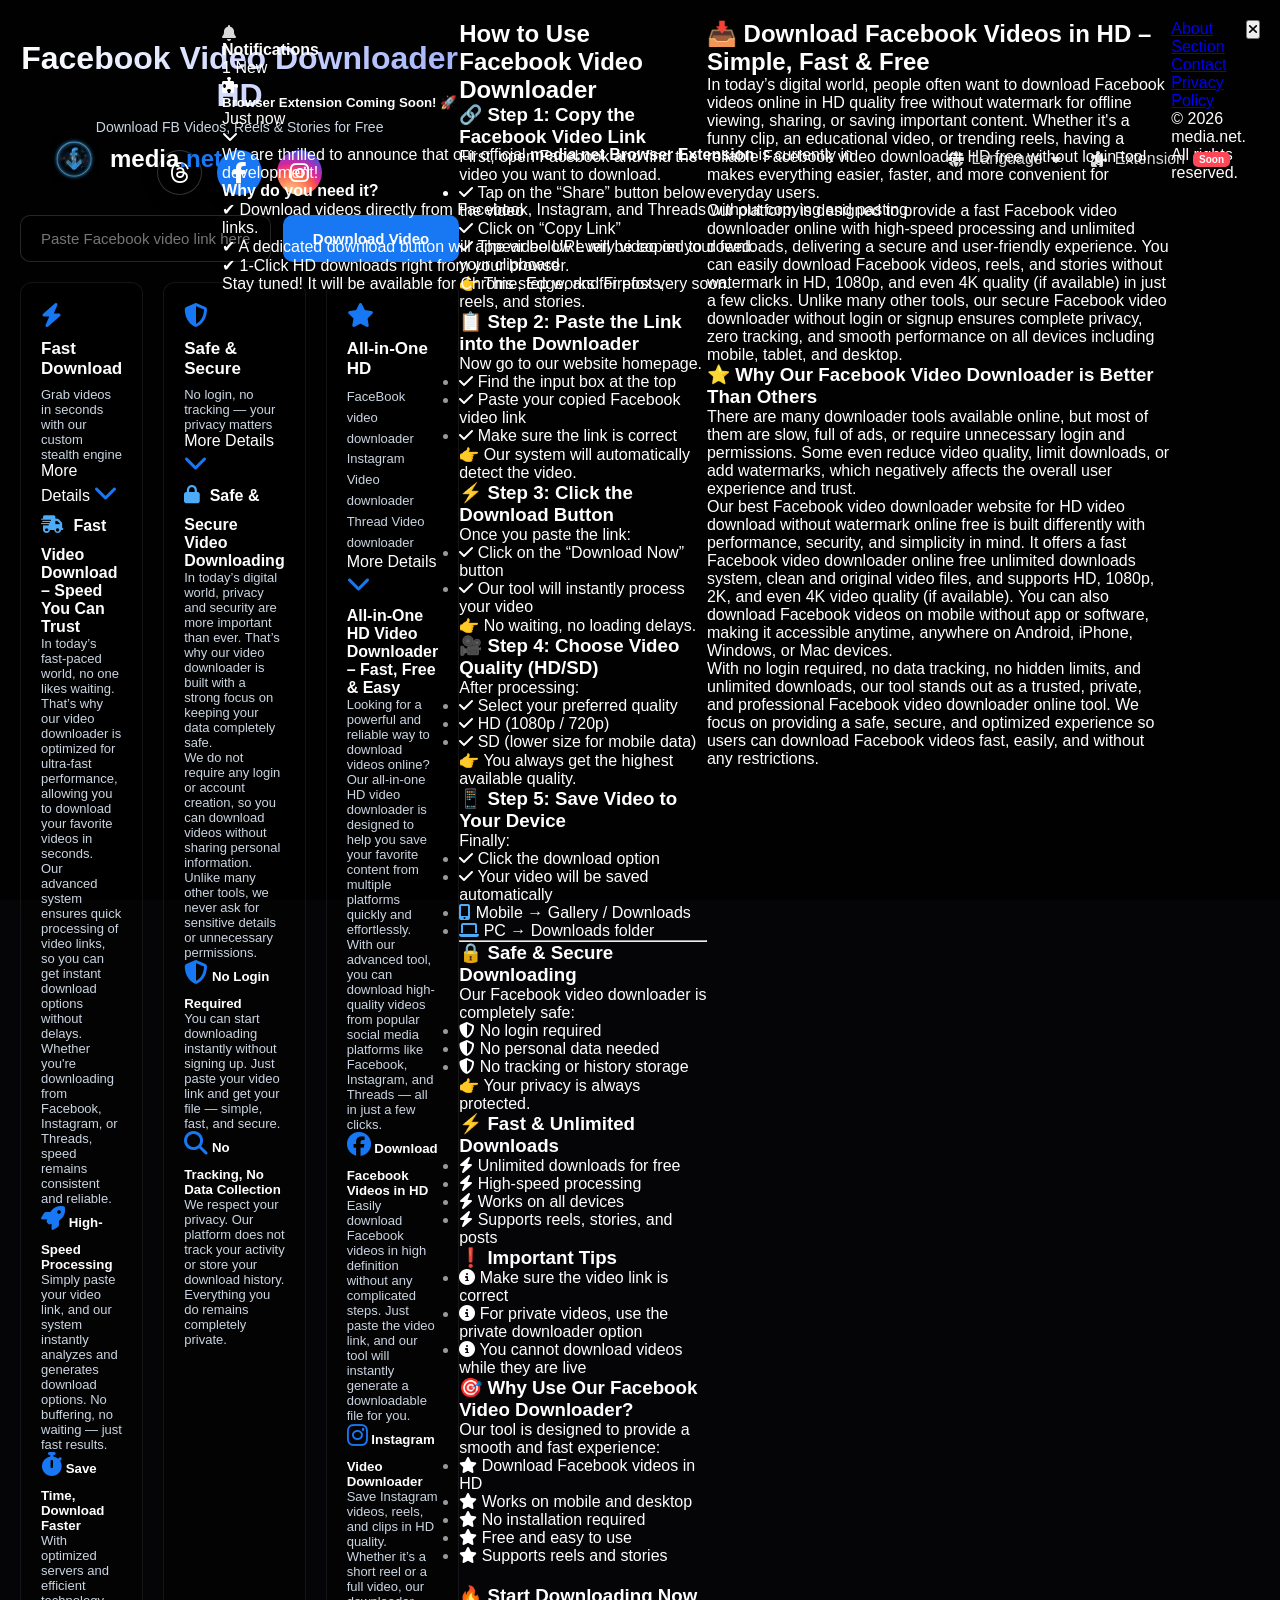
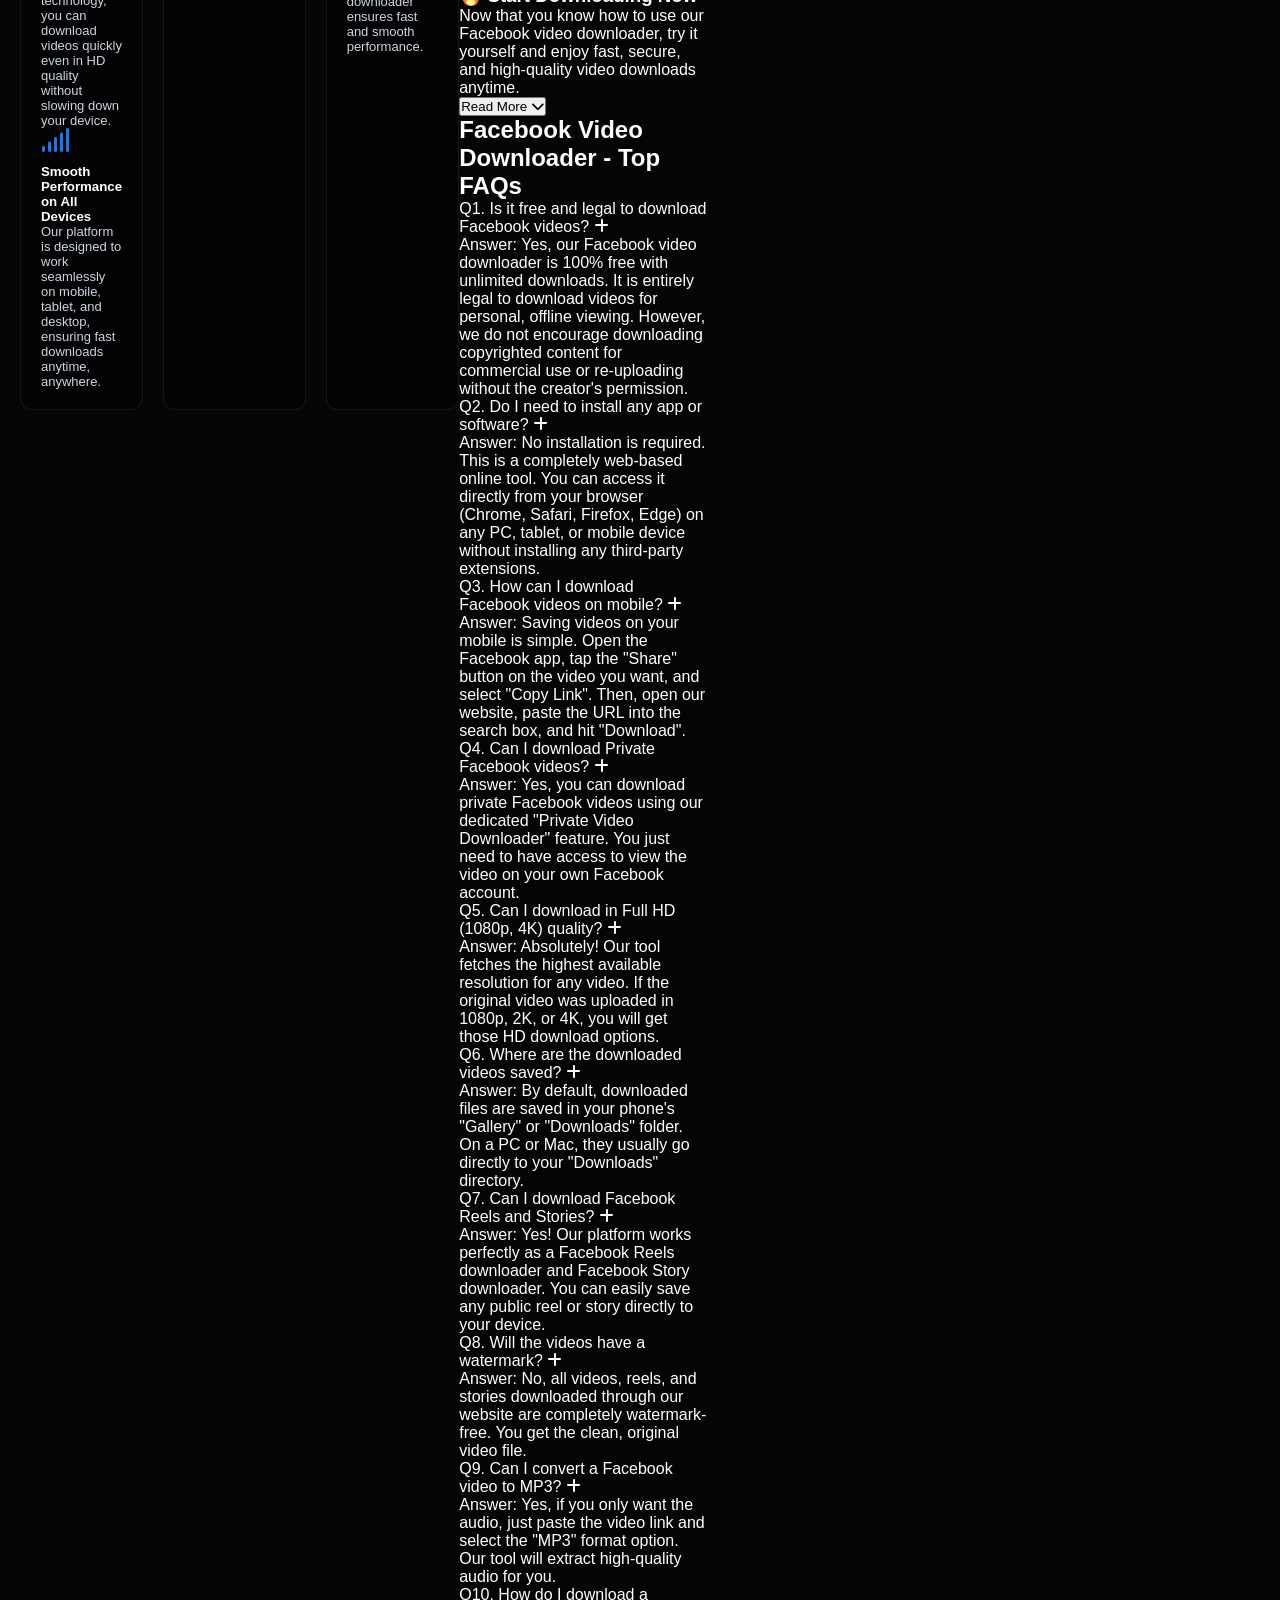
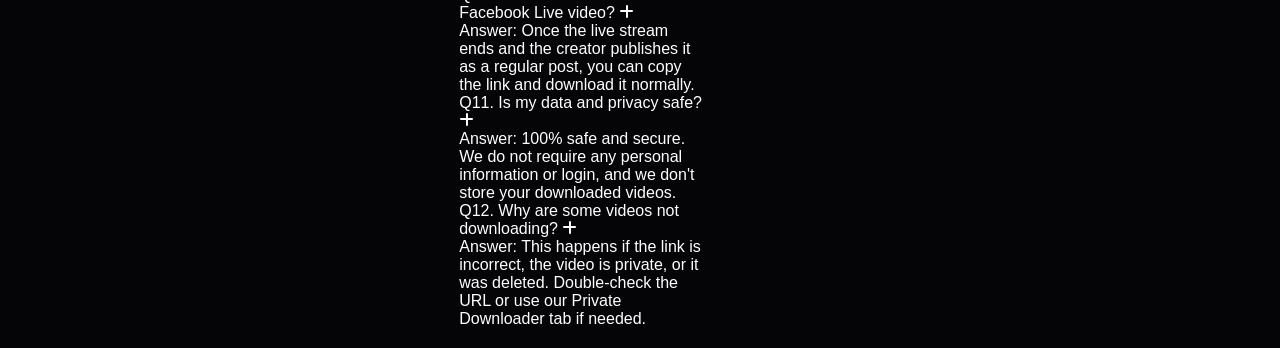
==== commit e1566b87: "Update index.html" ====
--- a/index.html
+++ b/index.html
@@ -3,7 +3,7 @@
 <head>
     <meta charset="UTF-8">
     <meta name="viewport" content="width=device-width, initial-scale=1.0">
-    <title>Video Downloader 2026 - FB, Insta & Threads in HD</title>
+    <title>Facebook Video Downloader HD - FB, Insta & Threads</title>
     <meta name="description" content="Download high-quality HD videos from Facebook, Instagram, and Threads for free. Fast, secure, and no login required.">
     <link rel="icon" type="image/webp" href="icon.webp">
     <link rel="stylesheet" href="https://cdnjs.cloudflare.com/ajax/libs/font-awesome/6.5.2/css/all.min.css">
@@ -12,15 +12,45 @@
 <body>
 
 <nav class="top-nav desktop-nav">
-    <a href="#" class="nav-brand">
-        <img src="icon.webp" alt="Logo">
-        <span>media<span class="domain-ext">.net</span></span>
-    </a>
+    <a href="#" class="nav-brand"><img src="icon.webp" alt="Facebook Video Downloader Logo"><span>media<span class="domain-ext">.net</span></span></a>
+    
     <ul class="nav-links">
+        <li class="dropdown notification-wrapper">
+            <a href="#" id="desktopNotifToggle" class="bell-icon">
+                <i class="fas fa-bell"></i>
+                <span class="notif-dot"></span> 
+            </a>
+            
+            <div class="notification-panel" id="desktopNotifPanel">
+                <div class="notif-header">
+                    <h4>Notifications</h4>
+                    <span class="badge">1 New</span>
+                </div>
+                <div class="notif-body">
+                    <div class="notif-item expandable-notif">
+                        <div class="notif-title-row">
+                            <div class="notif-icon"><i class="fas fa-puzzle-piece"></i></div>
+                            <div class="notif-info">
+                                <h5>Browser Extension Coming Soon! 🚀</h5>
+                                <p class="notif-time">Just now</p>
+                            </div>
+                            <i class="fas fa-chevron-down notif-chevron"></i>
+                        </div>
+                        <div class="notif-content">
+                            <p>We are thrilled to announce that our official <strong>media.net Browser Extension</strong> is currently in development!</p>
+                            <p><strong>Why do you need it?</strong><br>
+                                ✔ Download videos directly from Facebook, Instagram, and Threads without copying and pasting links.<br>
+                                ✔ A dedicated download button will appear below every video on your feed.<br>
+                                ✔ 1-Click HD downloads right from your browser.</p>
+                            <p>Stay tuned! It will be available for Chrome, Edge, and Firefox very soon.</p>
+                        </div>
+                    </div>
+                </div>
+            </div>
+        </li>
+
         <li class="dropdown">
-            <a href="#" id="desktopLangToggle">
-                <i class="fas fa-globe"></i> <span data-key="langBtn">Language</span> <i class="fas fa-caret-down"></i>
-            </a>
+            <a href="#" id="desktopLangToggle"><i class="fas fa-globe"></i> <span data-key="langBtn">Language</span> <i class="fas fa-caret-down"></i></a>
             <ul class="dropdown-menu" id="desktopLangMenu">
                 <li><a href="#" onclick="changeLanguage('en')">English</a></li>
                 <li><a href="#" onclick="changeLanguage('ur')">Urdu (اردو)</a></li>
@@ -33,7 +63,41 @@
 
 <div class="mobile-top-bar mobile-nav">
     <div class="menu-icon" id="menuIcon"><i class="fas fa-bars"></i></div>
-    <a href="#" class="nav-brand"><img src="icon.webp" alt="Logo"><span>media<span class="domain-ext">.net</span></span></a>
+    <a href="#" class="nav-brand"><img src="icon.webp" alt="Facebook Downloader Logo"><span>media<span class="domain-ext">.net</span></span></a>
+    
+    <div class="mobile-bell notification-wrapper">
+        <a href="#" id="mobileNotifToggle" class="bell-icon">
+            <i class="fas fa-bell"></i>
+            <span class="notif-dot"></span>
+        </a>
+        
+        <div class="notification-panel" id="mobileNotifPanel">
+            <div class="notif-header">
+                <h4>Notifications</h4>
+                <span class="badge">1 New</span>
+            </div>
+            <div class="notif-body">
+                <div class="notif-item expandable-notif">
+                    <div class="notif-title-row">
+                        <div class="notif-icon"><i class="fas fa-puzzle-piece"></i></div>
+                        <div class="notif-info">
+                            <h5>Browser Extension Coming Soon! 🚀</h5>
+                            <p class="notif-time">Just now</p>
+                        </div>
+                        <i class="fas fa-chevron-down notif-chevron"></i>
+                    </div>
+                    <div class="notif-content">
+                        <p>We are thrilled to announce that our official <strong>media.net Browser Extension</strong> is currently in development!</p>
+                        <p><strong>Why do you need it?</strong><br>
+                            ✔ Download videos directly without copying links.<br>
+                            ✔ A download button will appear below every video.<br>
+                            ✔ 1-Click HD downloads right from your browser.</p>
+                        <p>Stay tuned! Coming to Chrome, Edge, and Firefox.</p>
+                    </div>
+                </div>
+            </div>
+        </div>
+    </div>
 </div>
 
 <div class="sidebar mobile-nav" id="sidebar">
@@ -53,8 +117,8 @@
 </div>
 
 <div class="main-wrapper">
-    <h1 data-key="mainTitle">Video Downloader</h1>
-    <p class="tagline" data-key="tagline">Download high-quality videos easily</p>
+    <h1 data-key="mainTitle">Facebook Video Downloader HD</h1>
+    <p class="tagline" data-key="tagline">Download FB Videos, Reels & Stories for Free</p>
 
     <div class="platform-buttons">
         <div class="platform-btn threads"><i class="fa-brands fa-threads"></i></div>
@@ -63,8 +127,8 @@
     </div>
 
     <div class="input-group">
-        <input type="text" class="url-input" id="videoUrl" data-key="placeholder" placeholder="Paste video link here...">
-        <button class="download-btn" id="downloadBtn" data-key="processBtn">Download</button>
+        <input type="text" class="url-input" id="videoUrl" data-key="placeholder" placeholder="Paste Facebook video link here in HD...">
+        <button class="download-btn" id="downloadBtn" data-key="processBtn">Download Video</button>
     </div>
 
     <div id="resultCard" class="result-card" style="display: none;">
@@ -80,27 +144,470 @@
         </div>
 
         <div class="result-buttons">
-            <a href="#" id="btnVidHigh" class="action-btn video-btn">
-                <i class="fas fa-video"></i> <span data-key="dlVidHigh">Video (HD)</span>
-            </a>
-            <a href="#" id="btnVidNorm" class="action-btn video-btn-outline">
-                <i class="fas fa-download"></i> <span data-key="dlVidNorm">Video (Normal)</span>
-            </a>
-            <a href="#" id="btnAudHigh" class="action-btn audio-btn">
-                <i class="fas fa-music"></i> <span data-key="dlAudHigh">Audio (HQ)</span>
-            </a>
-            <a href="#" id="btnAudNorm" class="action-btn audio-btn-outline">
-                <i class="fas fa-headphones"></i> <span data-key="dlAudNorm">Audio (Normal)</span>
-            </a>
+            <a href="#" id="btnVidHigh" class="action-btn video-btn"><i class="fas fa-video"></i> <span data-key="dlVidHigh">Video (HD)</span></a>
+            <a href="#" id="btnVidNorm" class="action-btn video-btn-outline"><i class="fas fa-download"></i> <span data-key="dlVidNorm">Video (Normal)</span></a>
+            <a href="#" id="btnAudHigh" class="action-btn audio-btn"><i class="fas fa-music"></i> <span data-key="dlAudHigh">Audio (HQ)</span></a>
+            <a href="#" id="btnAudNorm" class="action-btn audio-btn-outline"><i class="fas fa-headphones"></i> <span data-key="dlAudNorm">Audio (Normal)</span></a>
         </div>
     </div>
     <div id="statusMessage" class="status-result"></div>
 
-    <div class="features-container" style="margin-top: 20px;">
-        <div class="feature-box"><i class="fas fa-bolt"></i><h3 data-key="f1Title">Fast Download</h3><p data-key="f1Desc">Grab videos in seconds</p></div>
-        <div class="feature-box"><i class="fas fa-shield-alt"></i><h3 data-key="f2Title">Safe & Secure</h3><p data-key="f2Desc">No login, no tracking</p></div>
-        <div class="feature-box"><i class="fas fa-star"></i><h3 data-key="f3Title">All-in-One HD</h3><p data-key="f3Desc" style="line-height: 1.6;">FB, Insta, Threads</p></div>
-    </div>
+    <div class="features-container" id="featuresContainer" style="margin-top: 20px;">
+        
+        <div class="feature-box expandable-box">
+            <i class="fas fa-bolt"></i>
+            <h3 data-key="f1Title">Fast Download</h3>
+            <p data-key="f1Desc">Grab videos in seconds with our custom stealth engine</p>
+            <div class="more-details-btn"><span class="more-details-text">More Details</span> <i class="fas fa-chevron-down"></i></div>
+            <div class="blog-content">
+                <h4><i class="fas fa-shipping-fast" style="font-size: 18px; color: #4dabf7; margin-right: 5px;"></i> Fast Video Download – Speed You Can Trust</h4>
+                <p>In today’s fast-paced world, no one likes waiting. That’s why our video downloader is optimized for ultra-fast performance, allowing you to download your favorite videos in seconds.</p>
+                <p>Our advanced system ensures quick processing of video links, so you can get instant download options without delays. Whether you're downloading from Facebook, Instagram, or Threads, speed remains consistent and reliable.</p>
+                <h5><i class="fas fa-rocket"></i> High-Speed Processing</h5>
+                <p>Simply paste your video link, and our system instantly analyzes and generates download options. No buffering, no waiting — just fast results.</p>
+                <h5><i class="fas fa-stopwatch"></i> Save Time, Download Faster</h5>
+                <p>With optimized servers and efficient technology, you can download videos quickly even in HD quality without slowing down your device.</p>
+                <h5><i class="fas fa-signal"></i> Smooth Performance on All Devices</h5>
+                <p>Our platform is designed to work seamlessly on mobile, tablet, and desktop, ensuring fast downloads anytime, anywhere.</p>
+            </div>
+        </div>
+        
+        <div class="feature-box expandable-box">
+            <i class="fas fa-shield-alt"></i>
+            <h3 data-key="f2Title">Safe & Secure</h3>
+            <p data-key="f2Desc">No login, no tracking — your privacy matters</p>
+            <div class="more-details-btn"><span class="more-details-text">More Details</span> <i class="fas fa-chevron-down"></i></div>
+            <div class="blog-content">
+                <h4><i class="fas fa-lock" style="font-size: 18px; color: #4dabf7; margin-right: 5px;"></i> Safe & Secure Video Downloading</h4>
+                <p>In today’s digital world, privacy and security are more important than ever. That’s why our video downloader is built with a strong focus on keeping your data completely safe.</p>
+                <p>We do not require any login or account creation, so you can download videos without sharing personal information. Unlike many other tools, we never ask for sensitive details or unnecessary permissions.</p>
+                <h5><i class="fas fa-shield-alt"></i> No Login Required</h5>
+                <p>You can start downloading instantly without signing up. Just paste your video link and get your file — simple, fast, and secure.</p>
+                <h5><i class="fas fa-search"></i> No Tracking, No Data Collection</h5>
+                <p>We respect your privacy. Our platform does not track your activity or store your download history. Everything you do remains completely private.</p>
+            </div>
+        </div>
+        
+        <div class="feature-box expandable-box">
+            <i class="fas fa-star"></i>
+            <h3 data-key="f3Title">All-in-One HD</h3>
+            <p data-key="f3Desc" style="line-height: 1.6;">FaceBook video downloader<br>Instagram Video downloader<br>Thread Video downloader</p>
+            <div class="more-details-btn"><span class="more-details-text">More Details</span> <i class="fas fa-chevron-down"></i></div>
+            <div class="blog-content">
+                <h4>All-in-One HD Video Downloader – Fast, Free & Easy</h4>
+                <p>Looking for a powerful and reliable way to download videos online? Our all-in-one HD video downloader is designed to help you save your favorite content from multiple platforms quickly and effortlessly.</p>
+                <p>With our advanced tool, you can download high-quality videos from popular social media platforms like Facebook, Instagram, and Threads — all in just a few clicks.</p>
+                <h5><i class="fab fa-facebook"></i> Download Facebook Videos in HD</h5>
+                <p>Easily download Facebook videos in high definition without any complicated steps. Just paste the video link, and our tool will instantly generate a downloadable file for you.</p>
+                <h5><i class="fab fa-instagram"></i> Instagram Video Downloader</h5>
+                <p>Save Instagram videos, reels, and clips in HD quality. Whether it’s a short reel or a full video, our downloader ensures fast and smooth performance.</p>
+            </div>
+        </div>
+
+    </div>
+</div> 
+
+<div class="bottom-wrapper">
+    
+    <div class="how-to-section">
+        <h2 class="section-title">How to Use Facebook Video Downloader</h2>
+        <div class="how-to-content">
+            
+            <h3>🔗 Step 1: Copy the Facebook Video Link</h3>
+            <p>First, open Facebook and find the video you want to download.</p>
+            <ul class="how-to-list">
+                <li><i class="fas fa-check"></i> Tap on the “Share” button below the video</li>
+                <li><i class="fas fa-check"></i> Click on “Copy Link”</li>
+                <li><i class="fas fa-check"></i> The video URL will be copied to your clipboard</li>
+            </ul>
+            <p class="pro-tip">👉 This step works for posts, reels, and stories.</p>
+
+            <h3>📋 Step 2: Paste the Link into the Downloader</h3>
+            <p>Now go to our website homepage.</p>
+            <ul class="how-to-list">
+                <li><i class="fas fa-check"></i> Find the input box at the top</li>
+                <li><i class="fas fa-check"></i> Paste your copied Facebook video link</li>
+                <li><i class="fas fa-check"></i> Make sure the link is correct</li>
+            </ul>
+            <p class="pro-tip">👉 Our system will automatically detect the video.</p>
+
+            <h3>⚡ Step 3: Click the Download Button</h3>
+            <p>Once you paste the link:</p>
+            <ul class="how-to-list">
+                <li><i class="fas fa-check"></i> Click on the “Download Now” button</li>
+                <li><i class="fas fa-check"></i> Our tool will instantly process your video</li>
+            </ul>
+            <p class="pro-tip">👉 No waiting, no loading delays.</p>
+
+            <h3>🎥 Step 4: Choose Video Quality (HD/SD)</h3>
+            <p>After processing:</p>
+            <ul class="how-to-list">
+                <li><i class="fas fa-check"></i> Select your preferred quality</li>
+                <li><i class="fas fa-check"></i> HD (1080p / 720p)</li>
+                <li><i class="fas fa-check"></i> SD (lower size for mobile data)</li>
+            </ul>
+            <p class="pro-tip">👉 You always get the highest available quality.</p>
+
+            <div class="how-to-hidden-content" id="howToHiddenContent">
+                <h3>📱 Step 5: Save Video to Your Device</h3>
+                <p>Finally:</p>
+                <ul class="how-to-list">
+                    <li><i class="fas fa-check"></i> Click the download option</li>
+                    <li><i class="fas fa-check"></i> Your video will be saved automatically</li>
+                    <li><i class="fas fa-mobile-alt" style="color: #4dabf7;"></i> Mobile → Gallery / Downloads</li>
+                    <li><i class="fas fa-laptop" style="color: #4dabf7;"></i> PC → Downloads folder</li>
+                </ul>
+
+                <hr class="section-divider">
+
+                <h3>🔒 Safe & Secure Downloading</h3>
+                <p>Our Facebook video downloader is completely safe:</p>
+                <ul class="how-to-list">
+                    <li><i class="fas fa-shield-alt"></i> No login required</li>
+                    <li><i class="fas fa-shield-alt"></i> No personal data needed</li>
+                    <li><i class="fas fa-shield-alt"></i> No tracking or history storage</li>
+                </ul>
+                <p class="pro-tip">👉 Your privacy is always protected.</p>
+
+                <h3>⚡ Fast & Unlimited Downloads</h3>
+                <ul class="how-to-list">
+                    <li><i class="fas fa-bolt"></i> Unlimited downloads for free</li>
+                    <li><i class="fas fa-bolt"></i> High-speed processing</li>
+                    <li><i class="fas fa-bolt"></i> Works on all devices</li>
+                    <li><i class="fas fa-bolt"></i> Supports reels, stories, and posts</li>
+                </ul>
+
+                <h3>❗ Important Tips</h3>
+                <ul class="how-to-list">
+                    <li><i class="fas fa-info-circle"></i> Make sure the video link is correct</li>
+                    <li><i class="fas fa-info-circle"></i> For private videos, use the private downloader option</li>
+                    <li><i class="fas fa-info-circle"></i> You cannot download videos while they are live</li>
+                </ul>
+
+                <h3>🎯 Why Use Our Facebook Video Downloader?</h3>
+                <p>Our tool is designed to provide a smooth and fast experience:</p>
+                <ul class="how-to-list">
+                    <li><i class="fas fa-star"></i> Download Facebook videos in HD</li>
+                    <li><i class="fas fa-star"></i> Works on mobile and desktop</li>
+                    <li><i class="fas fa-star"></i> No installation required</li>
+                    <li><i class="fas fa-star"></i> Free and easy to use</li>
+                    <li><i class="fas fa-star"></i> Supports reels and stories</li>
+                </ul>
+
+                <h3 style="margin-top: 20px;">🔥 Start Downloading Now</h3>
+                <p>Now that you know how to use our Facebook video downloader, try it yourself and enjoy fast, secure, and high-quality video downloads anytime.</p>
+            </div>
+
+            <button class="read-more-btn" id="readMoreHowTo">Read More <i class="fas fa-chevron-down"></i></button>
+        </div>
+    </div>
+
+    <div class="faq-section">
+        <h2 class="section-title">Facebook Video Downloader - Top FAQs</h2>
+        <div class="accordion">
+            <div class="accordion-item">
+                <div class="accordion-header">
+                    <span>Q1. Is it free and legal to download Facebook videos?</span>
+                    <i class="fas fa-plus"></i>
+                </div>
+                <div class="accordion-body">
+                    <p>Answer: Yes, our Facebook video downloader is 100% free with unlimited downloads. It is entirely legal to download videos for personal, offline viewing. However, we do not encourage downloading copyrighted content for commercial use or re-uploading without the creator's permission.</p>
+                </div>
+            </div>
+            <div class="accordion-item">
+                <div class="accordion-header">
+                    <span>Q2. Do I need to install any app or software?</span>
+                    <i class="fas fa-plus"></i>
+                </div>
+                <div class="accordion-body">
+                    <p>Answer: No installation is required. This is a completely web-based online tool. You can access it directly from your browser (Chrome, Safari, Firefox, Edge) on any PC, tablet, or mobile device without installing any third-party extensions.</p>
+                </div>
+            </div>
+            <div class="accordion-item">
+                <div class="accordion-header">
+                    <span>Q3. How can I download Facebook videos on mobile?</span>
+                    <i class="fas fa-plus"></i>
+                </div>
+                <div class="accordion-body">
+                    <p>Answer: Saving videos on your mobile is simple. Open the Facebook app, tap the "Share" button on the video you want, and select "Copy Link". Then, open our website, paste the URL into the search box, and hit "Download".</p>
+                </div>
+            </div>
+            <div class="accordion-item">
+                <div class="accordion-header">
+                    <span>Q4. Can I download Private Facebook videos?</span>
+                    <i class="fas fa-plus"></i>
+                </div>
+                <div class="accordion-body">
+                    <p>Answer: Yes, you can download private Facebook videos using our dedicated "Private Video Downloader" feature. You just need to have access to view the video on your own Facebook account.</p>
+                </div>
+            </div>
+            <div class="accordion-item">
+                <div class="accordion-header">
+                    <span>Q5. Can I download in Full HD (1080p, 4K) quality?</span>
+                    <i class="fas fa-plus"></i>
+                </div>
+                <div class="accordion-body">
+                    <p>Answer: Absolutely! Our tool fetches the highest available resolution for any video. If the original video was uploaded in 1080p, 2K, or 4K, you will get those HD download options.</p>
+                </div>
+            </div>
+            <div class="accordion-item">
+                <div class="accordion-header">
+                    <span>Q6. Where are the downloaded videos saved?</span>
+                    <i class="fas fa-plus"></i>
+                </div>
+                <div class="accordion-body">
+                    <p>Answer: By default, downloaded files are saved in your phone's "Gallery" or "Downloads" folder. On a PC or Mac, they usually go directly to your "Downloads" directory.</p>
+                </div>
+            </div>
+            <div class="accordion-item">
+                <div class="accordion-header">
+                    <span>Q7. Can I download Facebook Reels and Stories?</span>
+                    <i class="fas fa-plus"></i>
+                </div>
+                <div class="accordion-body">
+                    <p>Answer: Yes! Our platform works perfectly as a Facebook Reels downloader and Facebook Story downloader. You can easily save any public reel or story directly to your device.</p>
+                </div>
+            </div>
+            <div class="accordion-item">
+                <div class="accordion-header">
+                    <span>Q8. Will the videos have a watermark?</span>
+                    <i class="fas fa-plus"></i>
+                </div>
+                <div class="accordion-body">
+                    <p>Answer: No, all videos, reels, and stories downloaded through our website are completely watermark-free. You get the clean, original video file.</p>
+                </div>
+            </div>
+            <div class="accordion-item">
+                <div class="accordion-header">
+                    <span>Q9. Can I convert a Facebook video to MP3?</span>
+                    <i class="fas fa-plus"></i>
+                </div>
+                <div class="accordion-body">
+                    <p>Answer: Yes, if you only want the audio, just paste the video link and select the "MP3" format option. Our tool will extract high-quality audio for you.</p>
+                </div>
+            </div>
+            <div class="accordion-item">
+                <div class="accordion-header">
+                    <span>Q10. How do I download a Facebook Live video?</span>
+                    <i class="fas fa-plus"></i>
+                </div>
+                <div class="accordion-body">
+                    <p>Answer: Once the live stream ends and the creator publishes it as a regular post, you can copy the link and download it normally.</p>
+                </div>
+            </div>
+            <div class="accordion-item">
+                <div class="accordion-header">
+                    <span>Q11. Is my data and privacy safe?</span>
+                    <i class="fas fa-plus"></i>
+                </div>
+                <div class="accordion-body">
+                    <p>Answer: 100% safe and secure. We do not require any personal information or login, and we don't store your downloaded videos.</p>
+                </div>
+            </div>
+            <div class="accordion-item">
+                <div class="accordion-header">
+                    <span>Q12. Why are some videos not downloading?</span>
+                    <i class="fas fa-plus"></i>
+                </div>
+                <div class="accordion-body">
+                    <p>Answer: This happens if the link is incorrect, the video is private, or it was deleted. Double-check the URL or use our Private Downloader tab if needed.</p>
+                </div>
+            </div>
+        </div>
+    </div>
+
+</div>
+
+<div class="seo-article-wrapper">
+    <h2>📥 Download Facebook Videos in HD – Simple, Fast & Free</h2>
+    <p>In today’s digital world, people often want to download Facebook videos online in HD quality free without watermark for offline viewing, sharing, or saving important content. Whether it's a funny clip, an educational video, or trending reels, having a reliable Facebook video downloader HD free without login tool makes everything easier, faster, and more convenient for everyday users.</p>
+    <p>Our platform is designed to provide a fast Facebook video downloader online with high-speed processing and unlimited downloads, delivering a secure and user-friendly experience. You can easily download Facebook videos, reels, and stories without watermark in HD, 1080p, and even 4K quality (if available) in just a few clicks. Unlike many other tools, our secure Facebook video downloader without login or signup ensures complete privacy, zero tracking, and smooth performance on all devices including mobile, tablet, and desktop.</p>
+
+    <h3>⭐ Why Our Facebook Video Downloader is Better Than Others</h3>
+    <p>There are many downloader tools available online, but most of them are slow, full of ads, or require unnecessary login and permissions. Some even reduce video quality, limit downloads, or add watermarks, which negatively affects the overall user experience and trust.</p>
+    <p>Our best Facebook video downloader website for HD video download without watermark online free is built differently with performance, security, and simplicity in mind. It offers a fast Facebook video downloader online free unlimited downloads system, clean and original video files, and supports HD, 1080p, 2K, and even 4K video quality (if available). You can also download Facebook videos on mobile without app or software, making it accessible anytime, anywhere on Android, iPhone, Windows, or Mac devices.</p>
+    <p>With no login required, no data tracking, no hidden limits, and unlimited downloads, our tool stands out as a trusted, private, and professional Facebook video downloader online tool. We focus on providing a safe, secure, and optimized experience so users can download Facebook videos fast, easily, and without any restrictions.</p>
+</div>
+
+<footer class="main-footer">
+    <div class="footer-links">
+        <a href="#" id="footerAboutBtn" class="footer-btn">About Section</a>
+        <a href="#" id="footerContactBtn" class="footer-btn">Contact</a>
+        <a href="#" id="footerPrivacyBtn" class="footer-btn">Privacy Policy</a>
+    </div>
+    <div class="footer-copyright">
+        &copy; 2026 media.net. All rights reserved.
+    </div>
+</footer>
+
+<div id="pageOverlay" class="page-overlay">
+    <div class="overlay-content-wrapper">
+        <button id="closeOverlayBtn" class="close-overlay-btn"><i class="fas fa-times"></i></button>
+        <div id="overlayContent" class="overlay-content">
+            </div>
+    </div>
+</div>
+
+<div id="templateAbout" style="display: none;">
+    <h2>📥 About Our Facebook Video Downloader – Fast, Secure & Reliable</h2>
+    <p>Welcome to our platform, your ultimate destination for a fast and reliable Facebook video downloader online free. Our mission is simple — to provide users with an easy, secure, and high-quality way to download Facebook videos, reels, and stories without watermark in just a few clicks.</p>
+    <p>In today’s fast-moving digital world, people consume a massive amount of video content daily. From educational tutorials to entertainment clips and trending Facebook reels, users often want to download Facebook videos in HD quality for offline viewing. That’s where our Facebook video downloader HD free without login comes in — offering a seamless and user-friendly experience without any complications.</p>
+
+    <h3>🌍 Our Mission – Simple, Fast & Free Video Downloading</h3>
+    <p>Our goal is to make video downloading accessible to everyone. We believe that users should be able to download Facebook videos online without login, without watermark, and without restrictions. Many platforms make the process difficult by adding unnecessary steps, limiting downloads, or forcing users to sign up.</p>
+    <p>We eliminate all those barriers by providing a free Facebook video downloader unlimited, allowing you to download as many videos as you want — anytime, anywhere.</p>
+
+    <h3>⚡ What Makes Our Platform Unique?</h3>
+    <p>There are countless tools available online, but not all of them deliver the same level of performance and reliability. Our best Facebook video downloader website is built with advanced optimization to ensure:</p>
+    <ul class="seo-list">
+        <li><i class="fas fa-check"></i> Fast Facebook video downloader online performance</li>
+        <li><i class="fas fa-check"></i> Secure Facebook video downloader without login or signup</li>
+        <li><i class="fas fa-check"></i> Download Facebook videos in HD, 1080p, and 4K quality</li>
+        <li><i class="fas fa-check"></i> Facebook video download without watermark</li>
+        <li><i class="fas fa-check"></i> Smooth experience on mobile and desktop devices</li>
+    </ul>
+    <p>Unlike other platforms, we focus on speed, simplicity, and user privacy, making us a trusted choice for users worldwide.</p>
+
+    <h3>🔒 Privacy & Security – Your Data is Safe</h3>
+    <p>We understand how important privacy is in today’s online environment. That’s why our secure Facebook video downloader without login ensures that your data remains completely protected.</p>
+    <ul class="seo-list">
+        <li><i class="fas fa-shield-alt" style="color: #4ade80;"></i> No account registration required</li>
+        <li><i class="fas fa-shield-alt" style="color: #4ade80;"></i> No personal data collection</li>
+        <li><i class="fas fa-shield-alt" style="color: #4ade80;"></i> No tracking or user history stored</li>
+    </ul>
+    <p>Our system is designed as a private Facebook video downloader online, giving you peace of mind while using our services.</p>
+
+    <h3>🎥 High-Quality Downloads Without Compromise</h3>
+    <p>Quality matters when downloading videos. Our platform allows users to download Facebook videos in HD free, including:</p>
+    <ul class="seo-list">
+        <li><i class="fas fa-video"></i> 720p (HD)</li>
+        <li><i class="fas fa-video"></i> 1080p (Full HD)</li>
+        <li><i class="fas fa-video"></i> 2K and 4K (if available)</li>
+    </ul>
+    <p>We ensure that every download maintains the original video quality without compression or watermark, making it perfect for offline viewing and sharing.</p>
+
+    <h3>📱 Works on All Devices – No App Needed</h3>
+    <p>One of the biggest advantages of our platform is its compatibility. Our online Facebook video downloader for mobile and PC works seamlessly across all devices:</p>
+    <ul class="seo-list">
+        <li><i class="fab fa-android" style="color: #4ade80;"></i> Android smartphones</li>
+        <li><i class="fab fa-apple"></i> iPhones (iOS)</li>
+        <li><i class="fab fa-windows" style="color: #4dabf7;"></i> Windows computers</li>
+        <li><i class="fas fa-laptop"></i> Mac devices</li>
+    </ul>
+    <p>You can easily download Facebook videos on mobile without app or software, directly from your browser.</p>
+
+    <h3>🚀 Fast & Unlimited Downloads Anytime</h3>
+    <p>Speed is one of the key features that sets us apart. Our system is optimized for high-speed Facebook video downloader performance, ensuring quick processing and instant downloads.</p>
+    <ul class="seo-list">
+        <li><i class="fas fa-bolt" style="color: #fdf497;"></i> Unlimited downloads</li>
+        <li><i class="fas fa-bolt" style="color: #fdf497;"></i> No waiting time</li>
+        <li><i class="fas fa-bolt" style="color: #fdf497;"></i> No restrictions</li>
+        <li><i class="fas fa-bolt" style="color: #fdf497;"></i> Fast server response</li>
+    </ul>
+    <p>Whether you want to download Facebook reels fast, save stories, or download full-length videos, our platform handles everything efficiently.</p>
+
+    <h3>🧵 All-in-One Facebook Video Downloader</h3>
+    <p>Our tool is not limited to just standard videos. It is a complete solution for:</p>
+    <ul class="seo-list">
+        <li><i class="fas fa-circle"></i> Facebook video downloader</li>
+        <li><i class="fas fa-circle"></i> Facebook reels downloader</li>
+        <li><i class="fas fa-circle"></i> Facebook story downloader</li>
+        <li><i class="fas fa-circle"></i> Private Facebook video downloader</li>
+    </ul>
+    <p>This makes our platform an all-in-one Facebook video downloader online tool, giving users everything they need in one place.</p>
+
+    <h3>💡 User-Friendly & Clean Interface</h3>
+    <p>We designed our website with simplicity in mind. Many downloader tools are cluttered with ads and confusing layouts, making them difficult to use.</p>
+    <p>Our platform offers:</p>
+    <ul class="seo-list">
+        <li><i class="fas fa-check-circle" style="color: #4ade80;"></i> Clean and modern design</li>
+        <li><i class="fas fa-check-circle" style="color: #4ade80;"></i> Easy navigation</li>
+        <li><i class="fas fa-check-circle" style="color: #4ade80;"></i> Fast loading pages</li>
+        <li><i class="fas fa-check-circle" style="color: #4ade80;"></i> Smooth user experience</li>
+    </ul>
+    <p>This ensures that even beginners can easily use our Facebook video downloader online free tool without any technical knowledge.</p>
+
+    <h3>🎯 Why Choose Our Facebook Video Downloader?</h3>
+    <p>Here’s why users trust our platform:</p>
+    <ul class="seo-list">
+        <li><i class="fas fa-star" style="color: #fdf497;"></i> Fast Facebook video downloader online</li>
+        <li><i class="fas fa-star" style="color: #fdf497;"></i> Free Facebook video downloader unlimited</li>
+        <li><i class="fas fa-star" style="color: #fdf497;"></i> No login or signup required</li>
+        <li><i class="fas fa-star" style="color: #fdf497;"></i> Download Facebook videos HD free without watermark</li>
+        <li><i class="fas fa-star" style="color: #fdf497;"></i> Works on all devices without app</li>
+        <li><i class="fas fa-star" style="color: #fdf497;"></i> Safe, secure, and private</li>
+    </ul>
+    <p>We combine all these features to deliver the best Facebook video downloader experience available online.</p>
+
+    <h3>🔥 Our Vision for the Future</h3>
+    <p>We are continuously improving our platform to provide better speed, enhanced features, and a more secure experience. Our goal is to become the most trusted Facebook video downloader website globally by focusing on user satisfaction and innovation.</p>
+
+    <h3>🚀 Start Using Our Facebook Video Downloader Today</h3>
+    <p>If you are looking for a reliable, fast, and secure Facebook video downloader online, our platform is the perfect solution. Whether you want to download Facebook videos without watermark, save reels, or access high-quality downloads, we’ve got you covered.</p>
+    <p class="highlight-text" style="color: #4dabf7;">👉 Start using our Facebook video downloader HD free without login today and enjoy unlimited, fast, and secure downloads anytime.</p>
+</div>
+
+<div id="templateContact" style="display: none;">
+    <div style="text-align: center; padding: 40px 20px;">
+        <i class="fas fa-envelope-open-text" style="font-size: 60px; color: #1877F2; margin-bottom: 20px;"></i>
+        <h2>Get in Touch</h2>
+        <p style="margin-bottom: 30px; font-size: 16px;">Have a question, feedback, or need support? Feel free to reach out. I'm always happy to help!</p>
+        <a href="mailto:mehranrasool.sp24@gmail.com" style="background: #1877F2; color: white; padding: 15px 30px; border-radius: 10px; text-decoration: none; font-weight: bold; font-size: 18px; display: inline-flex; align-items: center; gap: 10px; transition: 0.3s; box-shadow: 0 5px 15px rgba(24,119,242,0.4);">
+            <i class="fas fa-paper-plane"></i> mehranrasool.sp24@gmail.com
+        </a>
+    </div>
+</div>
+
+<div id="templatePrivacy" style="display: none;">
+    <h2>🛡️ Privacy Policy – Facebook Video Downloader HD</h2>
+    <p style="font-size: 13px; color: #94a3b8; margin-bottom: 25px;">Last Updated: April 5, 2026</p>
+    
+    <p>Welcome to our platform. We deeply value the privacy and security of our users. This Privacy Policy document contains detailed information regarding the types of data that are collected, how we process it, and how we protect your privacy when you use our <strong>Facebook video downloader HD</strong> tool. By accessing or using our free FB video downloader online, you agree to the terms outlined in this Privacy Policy.</p>
+
+    <h3 style="color: #ff4757; border-left: 3px solid #ff4757; padding-left: 10px;">🛑 1. Legal Disclaimer: No Affiliation with Meta Platforms, Inc.</h3>
+    <p>We want to make it absolutely clear that our platform operates strictly as an independent, third-party utility tool. <strong>We are NOT affiliated, associated, authorized, endorsed by, or in any way officially connected with Meta Platforms, Inc., Facebook, Instagram, Threads, or any of their subsidiaries or affiliates.</strong> The official Facebook website can be found at facebook.com. The names Facebook, Instagram, Threads, as well as related names, marks, emblems, and images are registered trademarks of their respective owners. Our <strong>secure Facebook video downloader without login</strong> is created solely to help users download publicly available videos for personal and offline viewing.</p>
+
+    <h3>🔒 2. Information We Do NOT Collect</h3>
+    <p>We take pride in offering a highly secure environment. When you use our tool to <strong>download Facebook videos free</strong>, you do so completely anonymously.</p>
+    <ul class="seo-list">
+        <li><i class="fas fa-check"></i> <strong>No Login Required:</strong> We provide a <strong>secure Facebook video downloader without login</strong>. We never ask for your email, passwords, or personal identity.</li>
+        <li><i class="fas fa-check"></i> <strong>No Tracking:</strong> We do not track your personal download history or monitor which specific Facebook reels or stories you are saving.</li>
+        <li><i class="fas fa-check"></i> <strong>No Stored Files:</strong> We act only as a bridge. The files you download (whether 1080p MP4 or MP3) are sent directly from the source to your device. We do not host, store, or archive pirated or downloaded videos on our own servers.</li>
+    </ul>
+
+    <h3>⚙️ 3. How We Process Facebook Video Downloads</h3>
+    <p>When you paste a link into our search box to <strong>download Facebook videos on mobile without app</strong> or on PC, our servers temporarily process the URL to extract the direct media link from Facebook's servers. Once the download link is generated and sent to your browser for a <strong>Facebook video download without watermark</strong>, the temporary request data is immediately discarded. We do not keep logs of the videos you fetch.</p>
+
+    <h3>📊 4. Log Data and Analytics</h3>
+    <p>Like almost all professional websites, we utilize standard log files and basic analytics to understand general website traffic and improve user experience. This may include:</p>
+    <ul class="seo-list">
+        <li><i class="fas fa-circle"></i> Internet Protocol (IP) addresses (anonymized where possible)</li>
+        <li><i class="fas fa-circle"></i> Browser type and device type (e.g., Mobile, Desktop)</li>
+        <li><i class="fas fa-circle"></i> Date and time stamps of visits</li>
+        <li><i class="fas fa-circle"></i> Referring and exit pages</li>
+    </ul>
+    <p>These logs are strictly used for analyzing trends, administering the site, and ensuring server stability. None of this data is linked to any information that is personally identifiable. Your identity remains 100% private while using our <strong>private Facebook video downloader</strong>.</p>
+
+    <h3>🍪 5. Cookies and Web Beacons</h3>
+    <p>To ensure a smooth and fast experience while you <strong>download FB videos free</strong>, our site may use "cookies". These cookies are small text files stored on your browser used to optimize our website’s UI and speed. You can choose to disable cookies through your individual browser options, and doing so will not prevent you from using our <strong>Facebook reels downloader</strong> features.</p>
+
+    <h3>📢 6. Third-Party Advertisements and Links</h3>
+    <p>To keep our <strong>Facebook video downloader HD</strong> tool 100% free with unlimited downloads, we may display third-party advertisements (such as Google AdSense). These third-party ad servers or ad networks may use technologies like cookies, JavaScript, or Web Beacons that are sent directly to your browser. They automatically receive your IP address when this occurs. Our privacy policy does not apply to, and we cannot control the activities of, such other advertisers or websites. We advise you to consult the respective Privacy Policies of these third-party ad servers for more detailed information.</p>
+
+    <h3>⚖️ 7. Legal Use and Copyright Compliance</h3>
+    <p>Our tool is designed to allow users to <strong>download Facebook videos on mobile without app</strong> or on PC for <strong>personal, fair-use, and offline viewing only</strong>. We do not encourage, support, or endorse the downloading of copyrighted material for commercial intent, distribution, or re-uploading without the explicit permission of the original content creator. Users are solely responsible for ensuring they have the legal right to download and use the media they fetch through our platform.</p>
+
+    <h3>🛡️ 8. Security of Your Data</h3>
+    <p>We understand users often wonder: <em>"Is it safe to download Facebook videos?"</em> Yes! We implement strict security measures, including SSL encryption (HTTPS), to ensure that your connection to our website is secure. Since we do not ask for personal details or payment information, the risk of data breaches regarding your personal identity is practically zero.</p>
+
+    <h3>👶 9. Children’s Privacy</h3>
+    <p>Our website is a general audience tool and does not knowingly collect any Personal Identifiable Information from children under the age of 13. If you think that your child provided this kind of information on our website, we strongly encourage you to contact us immediately and we will do our best efforts to promptly remove such information from our records.</p>
+
+    <h3>🔄 10. Changes to This Privacy Policy</h3>
+    <p>We may update our Privacy Policy from time to time to reflect changes in legal requirements or our operational practices. We advise you to review this page periodically for any changes. Any modifications to this policy are effective immediately upon being posted on this page.</p>
+
+    <h3>✉️ 11. Contact Us</h3>
+    <p>If you have any questions or require more information about our Privacy Policy, the legal nature of our <strong>Facebook video downloader HD</strong>, or any technical queries, do not hesitate to contact us. You can reach out directly via the <strong>Contact</strong> button located in the footer of this website.</p>
 </div>
 
 <script src="script.js"></script>
--- a/style.css
+++ b/style.css
@@ -1,545 +1,103 @@
-* {
-    margin: 0;
-    padding: 0;
-    box-sizing: border-box;
-    font-family: 'Segoe UI', Tahoma, Geneva, Verdana, sans-serif;
-}
+* { margin: 0; padding: 0; box-sizing: border-box; font-family: 'Segoe UI', sans-serif; }
 
 body {
     background-color: #050508; 
-    background-image: 
-        linear-gradient(rgba(0, 0, 0, 0.8), rgba(0, 0, 0, 0.8)), 
-        radial-gradient(at 0% 0%, rgba(24, 119, 242, 0.12) 0px, transparent 50%), 
-        radial-gradient(at 100% 100%, rgba(214, 36, 159, 0.12) 0px, transparent 50%), 
-        url('space-bg.webp'); 
-    
-    background-size: cover;
-    background-position: center;
-    background-attachment: fixed;
-    background-repeat: no-repeat;
-    
-    color: white;
-    min-height: 100vh;
-    display: flex;
-    justify-content: center;
-    align-items: flex-start; 
-    padding: 20px;
-    overflow-x: hidden;
+    background-image: linear-gradient(rgba(0, 0, 0, 0.8), rgba(0, 0, 0, 0.8)), url('space-bg.webp'); 
+    background-size: cover; background-attachment: fixed; color: white; min-height: 100vh;
+    display: flex; justify-content: center; align-items: flex-start; padding: 20px; overflow-x: hidden;
 }
 
-/* ========================================= */
-/* 🌟 COMMON NAVBAR STYLES 🌟 */
-/* ========================================= */
-.nav-brand {
-    display: flex;
-    align-items: center;
-    gap: 12px;
-    text-decoration: none;
-    color: white;
-    font-size: 24px;
-    font-weight: bold;
-    letter-spacing: 0.5px;
-}
+/* Navbar Common */
+.nav-brand { display: flex; align-items: center; gap: 12px; text-decoration: none; color: white; font-size: 24px; font-weight: bold; }
+.nav-brand img { width: 48px; height: 48px; border-radius: 8px; object-fit: cover; }
+.domain-ext { color: #1877F2; font-weight: 600; }
+.soon-badge { font-size: 10px; background: #ff4757; color: white; padding: 2px 6px; border-radius: 5px; font-weight: bold; }
 
-.nav-brand img {
-    width: 48px;
-    height: 48px;
-    border-radius: 8px;
-    object-fit: cover;
-}
+/* Desktop Nav */
+.desktop-nav { position: absolute; top: 0; left: 0; width: 100%; padding: 25px 50px; display: flex; justify-content: space-between; align-items: center; z-index: 1000; pointer-events: none; }
+.desktop-nav .nav-brand, .desktop-nav .nav-links { pointer-events: auto; }
+.nav-links { display: flex; align-items: center; gap: 30px; list-style: none; }
+.nav-links li a { color: rgba(255,255,255,0.85); text-decoration: none; font-size: 16px; font-weight: 500; display: flex; align-items: center; gap: 8px; transition: 0.3s; }
+.nav-links li a:hover { color: #1877F2; }
 
-.domain-ext {
-    color: #1877F2;
-    font-weight: 600;
-}
+/* Dropdown */
+.dropdown { position: relative; }
+.dropdown-menu { position: absolute; top: 150%; right: 0; background: rgba(15,15,26,0.95); backdrop-filter: blur(10px); border: 1px solid rgba(255,255,255,0.1); border-radius: 12px; min-width: 160px; padding: 10px 0; display: none; flex-direction: column; }
+.dropdown-menu.active { display: flex; }
+.dropdown-menu li a { padding: 12px 20px; color: rgba(255,255,255,0.7); }
+.dropdown-menu li a:hover { background: rgba(24,119,242,0.1); color: white; padding-left: 25px; }
 
-.soon-badge {
-    font-size: 10px;
-    background: #ff4757;
-    color: white;
-    padding: 2px 6px;
-    border-radius: 5px;
-    font-weight: bold;
-}
+/* Mobile Nav */
+.mobile-top-bar { position: absolute; top: 0; left: 0; width: 100%; padding: 20px 25px; display: flex; justify-content: space-between; align-items: center; z-index: 1000; }
+.mobile-top-bar .menu-icon { font-size: 30px; cursor: pointer; color: white; transition: 0.3s; }
+.mobile-top-bar .menu-icon:hover { color: #1877F2; }
+.mobile-top-bar .nav-brand img { width: 40px; height: 40px; }
 
-/* ========================================= */
-/* 🌟 DESKTOP TOP NAVIGATION BAR 🌟 */
-/* ========================================= */
-.desktop-nav {
-    position: absolute;
-    top: 0;
-    left: 0;
-    width: 100%;
-    padding: 25px 50px;
-    display: flex;
-    justify-content: space-between;
-    align-items: center;
-    background: transparent;
-    z-index: 1000;
-    pointer-events: none; 
-}
+.sidebar { position: fixed; top: 0; left: -310px; width: 300px; height: 100vh; background: rgba(10,10,15,0.98); border-right: 1px solid rgba(255,255,255,0.1); transition: 0.4s; z-index: 1001; padding-top: 20px; }
+.sidebar.active { left: 0; }
+.close-btn { position: absolute; top: 25px; right: 25px; font-size: 30px; cursor: pointer; color: white; }
+.menu-links { list-style: none; padding: 0; }
+.menu-links > li { border-bottom: 1px solid rgba(255,255,255,0.05); }
+.menu-links li a { color: rgba(255,255,255,0.9); text-decoration: none; font-size: 18px; display: flex; align-items: center; gap: 15px; padding: 18px 30px; font-weight: 500; }
+.dropdown-menu-mobile { background: rgba(0,0,0,0.3); display: none; }
+.dropdown-menu-mobile.active { display: block; }
+.dropdown-menu-mobile li a { font-size: 16px; padding: 12px 30px 12px 70px; }
 
-.desktop-nav .nav-brand, 
-.desktop-nav .nav-links {
-    pointer-events: auto; 
-}
-
-.nav-links {
-    display: flex;
-    align-items: center;
-    gap: 30px;
-    list-style: none;
-}
-
-.nav-links li a {
-    color: rgba(255, 255, 255, 0.85);
-    text-decoration: none;
-    font-size: 16px;
-    font-weight: 500;
-    display: flex;
-    align-items: center;
-    gap: 8px;
-    transition: color 0.3s;
-}
-
-.nav-links li a:hover {
-    color: #1877F2;
-}
-
-/* Desktop Dropdown */
-.dropdown {
-    position: relative;
-}
-
-.dropdown-menu {
-    position: absolute;
-    top: 150%; 
-    right: 0;
-    background: rgba(15, 15, 26, 0.95);
-    backdrop-filter: blur(10px);
-    border: 1px solid rgba(255,255,255,0.1);
-    border-radius: 12px;
-    min-width: 160px;
-    padding: 10px 0;
-    list-style: none;
-    display: none; 
-    flex-direction: column;
-    box-shadow: 0 10px 30px rgba(0,0,0,0.5);
-}
-
-.dropdown-menu.active {
-    display: flex;
-}
-
-.dropdown-menu li a {
-    padding: 12px 20px;
-    font-size: 15px;
-    color: rgba(255,255,255,0.7);
-    transition: all 0.3s;
-}
-
-.dropdown-menu li a:hover {
-    background: rgba(24, 119, 242, 0.1);
-    color: white;
-    padding-left: 25px; 
-}
-
-/* ========================================= */
-/* 🌟 MOBILE & TABLET NAV (TOP BAR & SIDEBAR) 🌟 */
-/* ========================================= */
-
-.mobile-top-bar {
-    position: absolute;
-    top: 0;
-    left: 0;
-    width: 100%;
-    padding: 20px 25px;
-    display: flex;
-    justify-content: space-between;
-    align-items: center;
-    z-index: 1000;
-}
-
-.mobile-top-bar .menu-icon {
-    font-size: 30px;
-    cursor: pointer;
-    color: white;
-    transition: color 0.3s ease;
-}
-
-.mobile-top-bar .menu-icon:hover {
-    color: #1877F2;
-}
-
-.mobile-top-bar .nav-brand span {
-    font-size: 20px;
-}
-
-.mobile-top-bar .nav-brand img {
-    width: 40px;
-    height: 40px;
-}
-
-.sidebar {
-    position: fixed;
-    top: 0;
-    left: -310px; 
-    width: 300px;
-    height: 100vh;
-    background: rgba(10, 10, 15, 0.98);
-    backdrop-filter: blur(20px);
-    border-right: 1px solid rgba(255, 255, 255, 0.1);
-    transition: left 0.4s ease-in-out, right 0.4s ease-in-out;
-    z-index: 1001;
-    padding-top: 20px;
-    box-shadow: 15px 0 40px rgba(0,0,0,0.7);
-}
-
-.sidebar.active {
-    left: 0;
-}
-
-body[dir="rtl"] .sidebar {
-    left: auto;
-    right: -310px;
-    border-right: none;
-    border-left: 1px solid rgba(255, 255, 255, 0.1);
-}
-
-body[dir="rtl"] .sidebar.active {
-    right: 0;
-}
-
-.close-btn {
-    position: absolute;
-    top: 25px;
-    right: 25px;
-    font-size: 30px;
-    cursor: pointer;
-    color: white;
-}
-
-body[dir="rtl"] .close-btn {
-    right: auto;
-    left: 25px;
-}
-
-.menu-links {
-    list-style: none;
-    padding: 0;
-}
-
-.menu-links > li {
-    padding: 0;
-    border-bottom: 1px solid rgba(255,255,255,0.05);
-}
-
-.menu-links li a {
-    color: rgba(255,255,255,0.9);
-    text-decoration: none;
-    font-size: 18px;
-    display: flex;
-    align-items: center;
-    gap: 15px;
-    padding: 18px 30px;
-    font-weight: 500;
-}
-
-.menu-links li a i {
-    width: 25px;
-    text-align: center;
-    color: #1877F2;
-}
-
-.dropdown-menu-mobile {
-    list-style: none;
-    padding: 0;
-    background: rgba(0,0,0,0.3);
-    display: none; 
-}
-
-.dropdown-menu-mobile.active {
-    display: block;
-}
-
-.dropdown-menu-mobile li a {
-    font-size: 16px;
-    color: rgba(255,255,255,0.7);
-    padding: 12px 30px 12px 70px;
-}
-
-body[dir="rtl"] .dropdown-menu-mobile li a {
-    padding: 12px 70px 12px 30px;
-}
-
-
-/* ========================================= */
-/* MAIN CONTENT STYLES (COMPACT TOP DESIGN) */
-/* ========================================= */
-.main-wrapper {
-    text-align: center;
-    max-width: 800px;
-    width: 100%;
-    margin-top: 20px; 
-    margin-bottom: 40px; 
-    z-index: 10;
-    position: relative;
-}
-
-h1 {
-    font-size: 32px; 
-    margin-bottom: 5px;
-    background: linear-gradient(to right, #fff, #a5b4fc);
-    -webkit-background-clip: text;
-    -webkit-text-fill-color: transparent;
-    font-weight: 800;
-}
-
-.tagline {
-    color: #cbd5e1;
-    margin-bottom: 15px;
-    font-size: 14px; 
-    letter-spacing: 0.5px;
-}
-
-.platform-buttons {
-    display: flex;
-    justify-content: center;
-    gap: 15px;
-    margin-bottom: 20px;
-}
-
-.platform-btn {
-    width: 45px;
-    height: 45px;
-    border-radius: 50%;
-    display: flex;
-    justify-content: center;
-    align-items: center;
-    font-size: 22px;
-    cursor: pointer;
-    transition: all 0.5s ease; 
-    box-shadow: 0 5px 15px rgba(0,0,0,0.3);
-}
-
-.platform-btn:hover {
-    transform: translateY(-8px) scale(1.1) rotate(360deg); 
-    box-shadow: 0 10px 25px rgba(0,0,0,0.5);
-}
-
+/* Main Layout */
+.main-wrapper { text-align: center; max-width: 800px; width: 100%; margin-top: 20px; margin-bottom: 40px; z-index: 10; position: relative; }
+h1 { font-size: 32px; margin-bottom: 5px; background: linear-gradient(to right, #fff, #a5b4fc); -webkit-background-clip: text; -webkit-text-fill-color: transparent; font-weight: 800; }
+.tagline { color: #cbd5e1; margin-bottom: 15px; font-size: 14px; }
+.platform-buttons { display: flex; justify-content: center; gap: 15px; margin-bottom: 20px; }
+.platform-btn { width: 45px; height: 45px; border-radius: 50%; display: flex; justify-content: center; align-items: center; font-size: 22px; cursor: pointer; transition: 0.5s; box-shadow: 0 5px 15px rgba(0,0,0,0.3); }
+.platform-btn:hover { transform: translateY(-8px) scale(1.1) rotate(360deg); }
 .threads { background: black; color: white; border: 1px solid rgba(255,255,255,0.2); }
 .facebook { background: #1877F2; color: white; }
-.instagram { 
-    background: radial-gradient(circle at 30% 107%, #fdf497 0%, #fdf497 5%, #fd5949 45%, #d6249f 60%, #285AEB 90%);
-    color: white; 
+.instagram { background: radial-gradient(circle at 30% 107%, #fdf497 0%, #fd5949 45%, #d6249f 60%, #285AEB 90%); color: white; }
+
+.input-group { display: flex; gap: 12px; margin-bottom: 20px; }
+.url-input { flex: 1; padding: 14px 20px; border-radius: 10px; border: 1px solid rgba(255,255,255,0.15); background: rgba(0,0,0,0.6); color: white; font-size: 15px; outline: none; }
+.url-input:focus { border-color: #1877F2; }
+.download-btn { padding: 14px 30px; border-radius: 10px; border: none; background: #1877F2; color: white; font-size: 15px; font-weight: bold; cursor: pointer; transition: 0.3s; }
+.download-btn:hover { background: #166fe5; }
+
+/* Result Card & 4 Buttons Styling */
+.result-card { background: rgba(15,15,26,0.8); border: 1px solid rgba(255,255,255,0.1); border-radius: 15px; padding: 20px; margin-top: 20px; }
+.result-info { display: flex; gap: 20px; align-items: center; margin-bottom: 20px; text-align: left; }
+.preview-container { flex: 1; max-width: 300px; background: #000; border-radius: 10px; overflow: hidden; }
+.preview-container video, .preview-container img { width: 100%; max-height: 200px; object-fit: contain; }
+.details-container { flex: 1.5; }
+.details-container h3 { color: #fff; font-size: 20px; }
+
+.result-buttons { display: flex; gap: 12px; justify-content: center; flex-wrap: wrap; border-top: 1px solid rgba(255,255,255,0.1); padding-top: 20px; }
+
+/* 🌟 NEW: Outline styles for Normal Quality Buttons 🌟 */
+.action-btn { padding: 10px 20px; border-radius: 8px; text-decoration: none; font-size: 14px; font-weight: bold; display: flex; align-items: center; gap: 8px; transition: 0.3s; }
+.video-btn { background: #1877F2; color: white; }
+.video-btn:hover { background: #166fe5; box-shadow: 0 5px 15px rgba(24,119,242,0.4); }
+
+.video-btn-outline { background: rgba(24, 119, 242, 0.1); color: #4dabf7; border: 1px solid #1877F2; }
+.video-btn-outline:hover { background: #1877F2; color: white; }
+
+.audio-btn { background: #10b981; color: white; }
+.audio-btn:hover { background: #059669; box-shadow: 0 5px 15px rgba(16,185,129,0.4); }
+
+.audio-btn-outline { background: rgba(16, 185, 129, 0.1); color: #34d399; border: 1px solid #10b981; }
+.audio-btn-outline:hover { background: #10b981; color: white; }
+
+.status-result { display: none; margin-top: 15px; font-size: 16px; font-weight: bold; }
+
+/* Features */
+.features-container { display: flex; justify-content: space-between; gap: 20px; text-align: left; }
+.feature-box { flex: 1; background: rgba(0,0,0,0.4); padding: 20px; border-radius: 12px; border: 1px solid rgba(255,255,255,0.08); }
+.feature-box i { font-size: 24px; color: #1877F2; margin-bottom: 12px; }
+.feature-box h3 { font-size: 17px; margin-bottom: 8px; color: white; }
+.feature-box p { font-size: 13px; color: #cbd5e1; }
+
+@media (min-width: 1025px) { .mobile-nav { display: none !important; } }
+@media (max-width: 1024px) {
+    .desktop-nav { display: none !important; }
+    .mobile-nav { display: flex !important; }
+    .sidebar { display: block !important; }
+    .input-group, .result-info, .features-container { flex-direction: column; text-align: center; }
+    .main-wrapper { margin-top: 90px; }
 }
-
-.input-group {
-    display: flex;
-    gap: 12px;
-    margin-bottom: 20px;
-}
-
-.url-input {
-    flex: 1;
-    padding: 14px 20px; 
-    border-radius: 10px;
-    border: 1px solid rgba(255,255,255,0.15);
-    background: rgba(0,0,0,0.6);
-    color: white;
-    font-size: 15px;
-    outline: none;
-    transition: all 0.3s;
-}
-
-.url-input:focus {
-    border-color: #1877F2;
-    box-shadow: 0 0 15px rgba(24, 119, 242, 0.3);
-}
-
-.download-btn {
-    padding: 14px 30px;
-    border-radius: 10px;
-    border: none;
-    background: #1877F2;
-    color: white;
-    font-size: 15px;
-    font-weight: bold;
-    cursor: pointer;
-    transition: background 0.3s, transform 0.2s;
-    box-shadow: 0 5px 15px rgba(24, 119, 242, 0.3);
-}
-
-.download-btn:hover {
-    background: #166fe5;
-}
-
-.download-btn:active {
-    transform: scale(0.98);
-}
-
-/* RESULT CARD */
-.result-card {
-    background: rgba(15, 15, 26, 0.8);
-    border: 1px solid rgba(255,255,255,0.1);
-    border-radius: 15px;
-    padding: 20px;
-    margin-top: 20px;
-    box-shadow: 0 15px 35px rgba(0,0,0,0.5);
-    backdrop-filter: blur(10px);
-}
-
-.result-info {
-    display: flex;
-    gap: 20px;
-    align-items: center;
-    margin-bottom: 20px;
-    text-align: left;
-}
-
-.preview-container {
-    flex: 1;
-    max-width: 300px;
-    background: #000;
-    border-radius: 10px;
-    overflow: hidden;
-    border: 2px solid rgba(255,255,255,0.05);
-}
-
-.preview-container video, 
-.preview-container img {
-    width: 100%;
-    height: auto;
-    display: block;
-    max-height: 200px;
-    object-fit: contain;
-}
-
-.details-container {
-    flex: 1.5;
-}
-
-.details-container h3 {
-    color: #fff;
-    font-size: 20px;
-    margin-bottom: 5px;
-}
-
-.details-container p {
-    color: #4ade80;
-    font-size: 15px;
-    font-weight: bold;
-}
-
-.result-buttons {
-    display: flex;
-    gap: 15px;
-    justify-content: center;
-    flex-wrap: wrap;
-    border-top: 1px solid rgba(255,255,255,0.1);
-    padding-top: 20px;
-}
-
-.action-btn {
-    padding: 12px 25px;
-    border-radius: 8px;
-    text-decoration: none;
-    font-size: 16px;
-    font-weight: bold;
-    display: flex;
-    align-items: center;
-    gap: 10px;
-    transition: all 0.3s;
-}
-
-.video-btn {
-    background: #1877F2;
-    color: white;
-}
-
-.audio-btn {
-    background: #10b981; 
-    color: white;
-}
-
-.status-result {
-    display: none; 
-    margin-top: 15px; 
-    font-size: 18px; 
-    font-weight: bold;
-    text-shadow: 0 2px 4px rgba(0,0,0,0.5);
-}
-
-/* Compact Feature Boxes */
-.features-container {
-    display: flex;
-    justify-content: space-between;
-    gap: 20px;
-    text-align: left;
-}
-
-.feature-box {
-    flex: 1;
-    background: rgba(0,0,0,0.4);
-    padding: 20px; 
-    border-radius: 12px;
-    border: 1px solid rgba(255,255,255,0.08);
-    transition: transform 0.3s;
-}
-
-.feature-box i {
-    font-size: 24px;
-    color: #1877F2;
-    margin-bottom: 12px;
-    display: inline-block;
-}
-
-.feature-box h3 {
-    font-size: 17px;
-    margin-bottom: 8px;
-    color: white;
-}
-
-.feature-box p {
-    font-size: 13px;
-    color: #cbd5e1;
-    line-height: 1.5;
-}
-
-/* ========================================= */
-/* 🌟 ROCK SOLID MEDIA QUERIES (TABLET & MOBILE) 🌟 */
-/* ========================================= */
-
-/* Desktop Display (Laptops & Large PCs > 1024px) */
-@media (min-width: 1025px) {
-    .mobile-nav {
-        display: none !important;
-    }
-}
-
-/* Mobile & Tablet Display (iPads, Android Tabs, Phones <= 1024px) */
-@media (max-width: 1024px) {
-    .desktop-nav {
-        display: none !important;
-    }
-    .mobile-nav {
-        display: flex !important; 
-    }
-    .sidebar {
-        display: block !important; 
-    }
-    
-    .input-group {
-        flex-direction: column;
-    }
-    .result-info {
-        flex-direction: column;
-        text-align: center;
-    }
-    .features-container {
-        flex-direction: column;
-    }
-    .main-wrapper {
-        margin-top: 90px; 
-    }
-}
